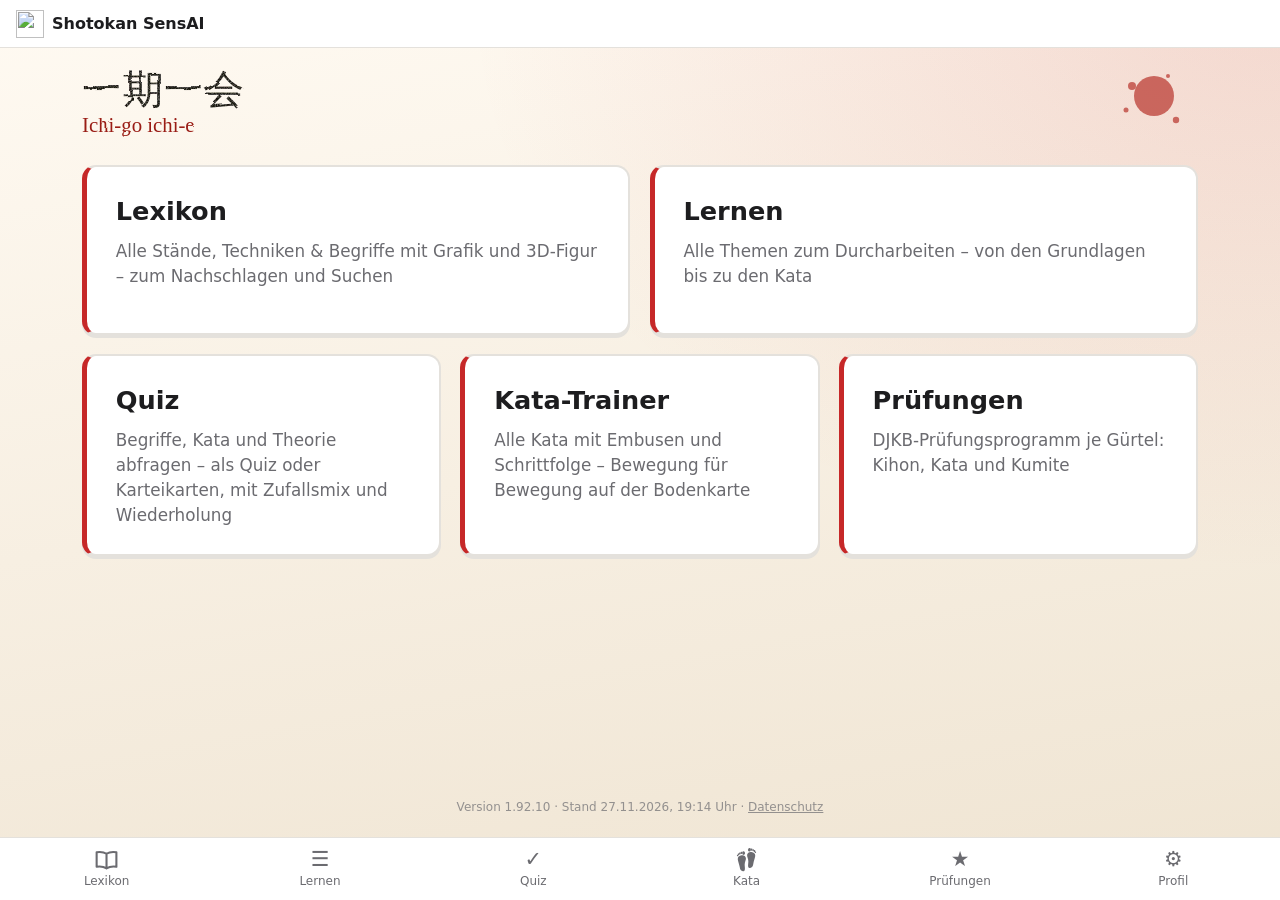
==== index.html @ dd447991 "Heian Yondan 6, 9: Uraken im Ziel ganz gestreckt, Faust gedreht wie in Heian Nidan 7; Mae-enpi 7, 10" ====
<!DOCTYPE html>
<html lang="de">

<head>
  <meta charset="utf-8">
  <meta name="viewport" content="width=device-width, initial-scale=1">
  <meta name="description"
    content="Shotokan-Karate lernen: Grundschule, Kihon, Kumite, DJKB-Prüfungsprogramm und Kata-Wissen mit Quiz.">
  <meta http-equiv="Content-Security-Policy"
    content="default-src 'self'; img-src 'self' data: blob:; style-src 'self'; script-src 'self'; object-src 'none'; base-uri 'self'">
  <!-- Vorladen (erzeugt von tools/version.js) -->
  <link rel="preload" href="js/core.js?v=1.92.10" as="script">
  <link rel="preload" href="js/graphics.js?v=1.92.10" as="script">
  <link rel="preload" href="js/graphics-tech.js?v=1.92.10" as="script">
  <link rel="preload" href="js/graphics-ashi.js?v=1.92.10" as="script">
  <link rel="preload" href="js/graphics-waffen.js?v=1.92.10" as="script">
  <link rel="preload" href="js/figur3d.js?v=1.92.10" as="script">
  <link rel="preload" href="js/figur-posen.js?v=1.92.10" as="script">
  <link rel="preload" href="js/figur-app.js?v=1.92.10" as="script">
  <link rel="preload" href="js/figur-editor.js?v=1.92.10" as="script">
  <link rel="preload" href="data/grades.js?v=1.92.10" as="script">
  <link rel="preload" href="data/glossary.js?v=1.92.10" as="script">
  <link rel="preload" href="data/units-general.js?v=1.92.10" as="script">
  <link rel="preload" href="data/questions-general.js?v=1.92.10" as="script">
  <link rel="preload" href="data/kata-intro.js?v=1.92.10" as="script">
  <link rel="preload" href="data/kata-heian.js?v=1.92.10" as="script">
  <link rel="preload" href="data/kata-tekki.js?v=1.92.10" as="script">
  <link rel="preload" href="data/kata-sentei.js?v=1.92.10" as="script">
  <link rel="preload" href="data/kata-hangetsu.js?v=1.92.10" as="script">
  <link rel="preload" href="data/legacy-ids.js?v=1.92.10" as="script">
  <link rel="preload" href="js/kata-gen.js?v=1.92.10" as="script">
  <link rel="preload" href="js/kata-ansage.js?v=1.92.10" as="script">
  <link rel="preload" href="js/kata-figur.js?v=1.92.10" as="script">
  <link rel="preload" href="js/srs.js?v=1.92.10" as="script">
  <link rel="preload" href="js/quiz.js?v=1.92.10" as="script">
  <link rel="preload" href="js/app.js?v=1.92.10" as="script">
  <!-- /Vorladen -->
  <title>Shotokan SensAI</title>
  <link rel="icon" href="assets/icon.svg?v=1.92.10" type="image/svg+xml">
  <link rel="stylesheet" href="css/style.css?v=1.92.10">
</head>

<body>
  <header class="topbar">
    <a href="#/" class="brand" aria-label="Startseite">
      <img src="assets/icon.svg?v=1.92.10" alt="" width="28" height="28">
      <span>Shotokan SensAI</span>
    </a>
  </header>

  <!-- Startseite schon im HTML, damit sie sofort erscheint (bevor die Skripte geladen sind).
       Muss zu viewStart() in js/app.js passen – smoke.html prüft das. -->
  <main id="app" tabindex="-1">
    <section class="hero"><div class="hero-deko" aria-hidden="true"><svg class="hero-filter" width="0" height="0">
      <filter id="hero-tusche"><feTurbulence type="fractalNoise" baseFrequency=".045" numOctaves="3" seed="7" result="t"/><feDisplacementMap in="SourceGraphic" in2="t" scale="5" result="d"/><feTurbulence type="fractalNoise" baseFrequency=".9" numOctaves="2" seed="3" result="g"/><feColorMatrix in="g" type="matrix" values="0 0 0 0 0  0 0 0 0 0  0 0 0 0 0  0 0 0 -0.9 1.35" result="m"/><feComposite in="d" in2="m" operator="in"/></filter>
      <filter id="hero-pinsel"><feTurbulence type="fractalNoise" baseFrequency=".05" numOctaves="2" seed="2"/><feDisplacementMap in="SourceGraphic" scale="2.5"/></filter>
    </svg>
    <svg class="hero-spritzer" viewBox="0 0 120 80"><circle cx="86" cy="30" r="20"/><circle cx="64" cy="20" r="4"/><circle cx="58" cy="44" r="2.5"/><circle cx="108" cy="54" r="3.2"/><circle cx="100" cy="10" r="2"/></svg></div><h1><span class="hero-kanji" lang="ja">一期一会</span><span class="hero-romaji">Ichi-go ichi-e</span></h1></section>
    <div class="tiles">
      <a class="tile" href="#/lexikon"><h3>Lexikon</h3><p><span class="kurz">Alle Stände, Techniken &amp; Begriffe zum Nachschlagen</span><span class="lang">Alle Stände, Techniken &amp; Begriffe mit Grafik und 3D-Figur – zum Nachschlagen und Suchen</span></p></a>
      <a class="tile" href="#/wissen"><h3>Lernen</h3><p><span class="kurz">Alle Inhalte zum Durcharbeiten</span><span class="lang">Alle Themen zum Durcharbeiten – von den Grundlagen bis zu den Kata</span></p></a>
      <a class="tile" href="#/quiz"><h3>Quiz</h3><p><span class="kurz">Begriffe, Kata und Theorie abfragen</span><span class="lang">Begriffe, Kata und Theorie abfragen – als Quiz oder Karteikarten, mit Zufallsmix und Wiederholung</span></p></a>
      <a class="tile" href="#/ansage"><h3>Kata-Trainer</h3><p><span class="kurz">Alle Kata – Embusen und Schrittfolgen</span><span class="lang">Alle Kata mit Embusen und Schrittfolge – Bewegung für Bewegung auf der Bodenkarte</span></p></a>
      <a class="tile" href="#/exam"><h3>Prüfungen</h3><p><span class="kurz">DJKB-Prüfungsprogramm: Kihon, Kata, Kumite</span><span class="lang">DJKB-Prüfungsprogramm je Gürtel: Kihon, Kata und Kumite</span></p></a>
    </div>
    <p class="version">Version 1.92.10 · Stand 27.11.2026, 19:14 Uhr · <a href="#/datenschutz">Datenschutz</a></p>
  </main>

  <nav class="bottombar" aria-label="Hauptnavigation">
    <a href="#/lexikon" data-nav="lexikon"><span class="ico"><svg class="ico-svg ico-linie" viewBox="0 0 24 24" aria-hidden="true"><path d="M12 6.5C9.5 4.8 6 4.5 2.5 5v14c3.5-.5 7 0 9.5 1.6 2.5-1.6 6-2.1 9.5-1.6V5c-3.5-.5-7-.2-9.5 1.5ZM12 6.5v14"/></svg></span>Lexikon</a>
    <a href="#/wissen" data-nav="wissen"><span class="ico">&#9776;</span>Lernen</a>
    <a href="#/quiz" data-nav="quiz"><span class="ico">&#10003;</span>Quiz</a>
    <a href="#/ansage" data-nav="ansage"><span class="ico"><svg class="ico-svg" viewBox="-32 -42 64 76" aria-hidden="true"><defs><g id="ico-fuss"><path d="M0,26 C-7,26 -9.5,20 -9.5,12 C-9.5,4 -12,-5 -12,-12 C-12,-19.5 -6,-23 1,-23 C8,-23 13,-19.5 13,-12.5 C13,-6 7.5,-1 6.5,7 C5.5,15 7,26 0,26Z"/><ellipse cx="8.2" cy="-28.5" rx="4.4" ry="5.4"/><ellipse cx="1.8" cy="-30" rx="2.8" ry="3.4"/><ellipse cx="-3.2" cy="-29" rx="2.6" ry="3.2"/><ellipse cx="-7.6" cy="-27" rx="2.4" ry="2.9"/><ellipse cx="-11" cy="-23.8" rx="2.1" ry="2.5"/></g></defs><use href="#ico-fuss" transform="translate(-13 6) rotate(-8)"/><use href="#ico-fuss" transform="translate(13 -4) rotate(8) scale(-1 1)"/></svg></span>Kata</a>
    <a href="#/exam" data-nav="exam"><span class="ico">&#9733;</span>Prüfungen</a>
    <a href="#/stats" data-nav="stats"><span class="ico">&#9881;</span>Profil</a>
  </nav>

  <script src="js/core.js?v=1.92.10"></script>
  <script src="js/graphics.js?v=1.92.10"></script>
  <script src="js/graphics-tech.js?v=1.92.10"></script>
  <script src="js/graphics-ashi.js?v=1.92.10"></script>
  <script src="js/graphics-waffen.js?v=1.92.10"></script>
  <script src="js/figur3d.js?v=1.92.10"></script>
  <script src="js/figur-posen.js?v=1.92.10"></script>
  <script src="js/figur-app.js?v=1.92.10"></script>
  <script src="js/figur-editor.js?v=1.92.10"></script>
  <script src="data/grades.js?v=1.92.10"></script>
  <script src="data/glossary.js?v=1.92.10"></script>
  <script src="data/units-general.js?v=1.92.10"></script>
  <script src="data/questions-general.js?v=1.92.10"></script>
  <script src="data/kata-intro.js?v=1.92.10"></script>
  <script src="data/kata-heian.js?v=1.92.10"></script>
  <script src="data/kata-tekki.js?v=1.92.10"></script>
  <script src="data/kata-sentei.js?v=1.92.10"></script>
  <script src="data/kata-hangetsu.js?v=1.92.10"></script>
  <script src="data/legacy-ids.js?v=1.92.10"></script>
  <script src="js/kata-gen.js?v=1.92.10"></script>
  <script src="js/kata-ansage.js?v=1.92.10"></script>
  <script src="js/kata-figur.js?v=1.92.10"></script>
  <script src="js/srs.js?v=1.92.10"></script>
  <script src="js/quiz.js?v=1.92.10"></script>
  <script src="js/app.js?v=1.92.10"></script>
</body>

</html>
---- css/style.css ----
:root {
  --red: #c62828;
  --red-dark: #8e0000;
  /* Blick und Wendung auf der Bodenkarte: helles Rot */
  --hint: rgba(198, 40, 40, 0.4);
  --hint-fill: rgba(198, 40, 40, 0.22);
  --ink: #1d1d1f;
  --muted: #6b6b70;
  --bg: #f6f4f1;
  --card: #ffffff;
  --line: #e4e1dc;
  --ok: #2e7d32;
  --ok-bg: #e8f5e9;
  --bad: #c62828;
  --bad-bg: #fdecea;
  --radius: 14px;
  --shadow: 0 2px 10px rgba(0, 0, 0, 0.06);
  /* Bedienkonzept (CLAUDE.md): Auswahl = graue Leiste, Gewähltes dunkel; Rot nur für den nächsten Schritt und kleine Hinweise */
  --track: #ece8e2;
  --sel: var(--ink);
  --sel-ink: #fff;
  --sel-bg: #f1efec;
  /* Streifen links an Karten der Bereiche (Begriffe, Kata, Theorie): alle rot, nie als Fläche, Schrift bleibt schwarz */
  --c-begriffe: var(--red);
  --c-kata: var(--red);
  --c-theorie: var(--red);
  --papier: radial-gradient(ellipse at 100% 0%, rgba(198, 40, 40, 0.14), transparent 45%), linear-gradient(170deg, #fffaf2, #efe4d2);
  font-size: 16px;
}

* {
  box-sizing: border-box;
}

[hidden] {
  display: none !important;
}

html {
  background: var(--bg);
}

body {
  margin: 0;
  font-family: system-ui, -apple-system, "Segoe UI", Roboto, "Helvetica Neue", Arial, sans-serif;
  color: var(--ink);
  line-height: 1.5;
  padding-bottom: 76px;
  display: flex;
  flex-direction: column;
  min-height: 100dvh;
}

/* Washi-Hintergrund für die ganze Seite; fest stehend, auch auf iOS */
body::before {
  content: "";
  position: fixed;
  inset: 0;
  z-index: -1;
  background: var(--papier);
}

a {
  color: var(--red);
}

h1 {
  font-size: 1.6rem;
  margin: 0.6em 0 0.4em;
}

h2 {
  font-size: 1.25rem;
}

h3 {
  margin: 0;
  font-size: 1.05rem;
}

h4 {
  margin: 1em 0 0.3em;
}

.muted {
  color: var(--muted);
}

.small {
  font-size: 0.85rem;
}

.version {
  position: absolute;
  left: 0;
  right: 0;
  bottom: 0.5rem;
  margin: 0;
  text-align: center;
  font-size: 0.75rem;
  color: var(--muted);
  opacity: 0.7;
}

.version a {
  color: inherit;
}

.src {
  color: var(--muted);
  font-size: 0.8rem;
  font-style: italic;
}

.visually-hidden {
  position: absolute;
  width: 1px;
  height: 1px;
  overflow: hidden;
  clip: rect(0 0 0 0);
}

/* ---------- Kopf- und Fußleiste ---------- */
.topbar {
  position: sticky;
  top: 0;
  z-index: 10;
  display: flex;
  align-items: center;
  justify-content: space-between;
  padding: 0.6rem 1rem;
  background: var(--card);
  border-bottom: 1px solid var(--line);
}

.brand {
  display: flex;
  align-items: center;
  gap: 0.5rem;
  font-weight: 700;
  color: var(--ink);
  text-decoration: none;
}

.bottombar {
  position: fixed;
  bottom: 0;
  left: 0;
  right: 0;
  z-index: 10;
  display: flex;
  justify-content: space-around;
  background: var(--card);
  border-top: 1px solid var(--line);
  padding: 0.3rem 0 calc(0.3rem + env(safe-area-inset-bottom));
}

.bottombar a {
  display: flex;
  flex-direction: column;
  align-items: center;
  font-size: 0.75rem;
  color: var(--muted);
  text-decoration: none;
  flex: 1 1 0;
  min-width: 0;
  padding: 0.3rem 0.2rem;
  border-radius: 10px;
}

.bottombar a .ico {
  font-size: 1.3rem;
  line-height: 1.2;
}

/* Fußspuren für „Üben“ – gleiche Fußform wie auf der Bodenkarte */
.bottombar a .ico-svg {
  display: block;
  width: 1.3em;
  height: 1.2em;
  margin: 0 auto;
  fill: currentColor;
}

/* Offenes Buch für „Begriffe“ – nur Umriss */
.bottombar a .ico-linie {
  fill: none;
  stroke: currentColor;
  stroke-width: 2;
  stroke-linejoin: round;
}

.bottombar a.active {
  color: var(--red);
  font-weight: 700;
}

main {
  flex: 1 0 auto;
  width: 100%;
  max-width: 760px;
  margin: 0 auto;
  padding: 0.5rem 1rem 2rem;
  outline: none;
}
/* Seiten mit Versionszeile: sie sitzt immer am unteren Rand. */
main:has(> .version) {
  position: relative;
  padding-bottom: 2.5rem;
}

/* ---------- Buttons ---------- */
.btn {
  display: inline-flex;
  align-items: center;
  justify-content: center;
  gap: 0.4rem;
  min-height: 46px;
  padding: 0.6rem 1.2rem;
  border: 2px solid var(--line);
  border-radius: 12px;
  background: var(--card);
  color: var(--ink);
  font: inherit;
  font-weight: 700;
  text-decoration: none;
  cursor: pointer;
  box-shadow: 0 3px 0 var(--line);
}

.btn:active {
  transform: translateY(2px);
  box-shadow: 0 1px 0 var(--line);
}

.btn.primary {
  background: var(--red);
  border-color: var(--red-dark);
  color: #fff;
  box-shadow: 0 3px 0 var(--red-dark);
}

.btn.danger {
  color: var(--bad);
}

.btn:disabled {
  opacity: 0.45;
  cursor: not-allowed;
}

.actions {
  display: flex;
  flex-wrap: wrap;
  gap: 0.6rem;
  margin: 1.2rem 0;
}

.icon-btn {
  border: 0;
  background: none;
  font-size: 1.4rem;
  color: var(--muted);
  cursor: pointer;
  padding: 0.2rem 0.5rem;
}

/* ---------- Startseite ---------- */
/* Schriften nur mit den Zeichen des Leitspruchs (SIL OFL, siehe assets/fonts) */
@font-face {
  font-family: "SK Kanji";
  src: url("../assets/fonts/yuji-syuku.woff2") format("woff2");
  font-display: swap;
}

@font-face {
  font-family: "SK Pinsel";
  src: url("../assets/fonts/kaushan-script.woff2") format("woff2");
  font-display: swap;
}

.hero {
  position: relative;
  overflow: hidden;
  padding: 0.25rem 0;
  margin: 0.25rem 0;
}

.hero-filter {
  position: absolute;
}

.hero h1 {
  position: relative;
  margin: 0.1em 0 0;
  font-weight: 400;
  line-height: 1.15;
}

.hero-kanji {
  display: block;
  font-family: "SK Kanji", "Hiragino Mincho ProN", "Yu Mincho", serif;
  font-size: 2.5rem;
  letter-spacing: 0.02em;
  color: #141210;
  filter: url(#hero-tusche);
}

.hero-romaji {
  display: block;
  font-family: "SK Pinsel", cursive;
  font-size: 1.3rem;
  color: #9a1f17;
  filter: url(#hero-pinsel);
}

.hero-spritzer {
  position: absolute;
  right: 10px;
  top: 6px;
  width: 120px;
  fill: #b3261e;
  opacity: 0.65;
}

.unit-section h2 {
  margin-top: 1.6rem;
}

.unit {
  background: var(--card);
  border: 1px solid var(--line);
  border-radius: var(--radius);
  margin: 0.7rem 0;
  box-shadow: var(--shadow);
  overflow: hidden;
}

.unit.kata {
  border-left: 5px solid var(--c-kata);
}

.unit.general {
  border-left: 5px solid var(--c-theorie);
}

.unit-head {
  display: flex;
  width: 100%;
  justify-content: space-between;
  align-items: center;
  gap: 1rem;
  padding: 0.9rem 1rem;
  border: 0;
  background: none;
  font: inherit;
  text-align: left;
  cursor: pointer;
  color: inherit;
}

.unit-head p {
  margin: 0.2rem 0 0;
}

.ring {
  flex: none;
  min-width: 3.2rem;
  padding: 0.3rem 0.5rem;
  border-radius: 999px;
  background: var(--bg);
  font-weight: 700;
  font-size: 0.85rem;
  text-align: center;
}

.progress {
  flex: 1;
  height: 14px;
  background: var(--line);
  border-radius: 999px;
  overflow: hidden;
}

.progress.thin {
  height: 5px;
  border-radius: 0;
}

.progress-bar {
  height: 100%;
  width: 0;
  background: var(--red);
  transition: width 0.3s;
}

.path {
  list-style: none;
  margin: 0;
  padding: 0.6rem 1rem 1rem;
  display: grid;
  gap: 0.45rem;
}

.node {
  display: grid;
  grid-template-columns: 2.2rem 1fr auto;
  align-items: center;
  gap: 0.7rem;
  padding: 0.5rem 0.7rem;
  border-radius: 12px;
  border: 2px solid var(--line);
  text-decoration: none;
  color: var(--ink);
  background: #fff;
}

.node .dot {
  width: 2.2rem;
  height: 2.2rem;
  border-radius: 50%;
  display: grid;
  place-items: center;
  font-weight: 700;
  background: var(--bg);
  border: 2px solid var(--line);
}

.node.open .dot {
  color: var(--ink);
}

.node.done .dot {
  background: var(--ok);
  color: #fff;
  border-color: #1b5e20;
}

.node-meta {
  font-size: 0.8rem;
  color: var(--muted);
}

/* ---------- Lektion ---------- */
.crumbs {
  font-size: 0.85rem;
  color: var(--muted);
  margin-top: 0.8rem;
}

.learn {
  background: var(--card);
  border: 1px solid var(--line);
  border-radius: var(--radius);
  padding: 0.6rem 1.2rem;
  box-shadow: var(--shadow);
}

.learn li {
  margin: 0.3rem 0;
}

.card {
  background: var(--card);
  border: 1px solid var(--line);
  border-radius: var(--radius);
  padding: 1rem 1.2rem;
  margin: 1rem 0;
  box-shadow: var(--shadow);
}

table.moves {
  width: 100%;
  border-collapse: collapse;
  margin: 0.8rem 0;
  font-size: 0.92rem;
}

table.moves th,
table.moves td {
  text-align: left;
  padding: 0.4rem 0.5rem;
  border-bottom: 1px solid var(--line);
  vertical-align: top;
}

table.moves th {
  background: var(--bg);
}

table.moves tr.kiai td {
  background: #fff3e0;
}

/* Bewegungskarten: Stand mit Fußbild oben, darunter Links | Rechts | Bein, Anmerkungen klein */
.mcards {
  display: grid;
  grid-template-columns: repeat(auto-fill, minmax(320px, 1fr));
  gap: 0.6rem;
  margin: 0.8rem 0;
}

.mcard {
  border: 1px solid var(--line);
  border-radius: 12px;
  overflow: hidden;
  background: var(--card);
  min-width: 0;
}

.mcard.kiai {
  border-color: #e65100;
}

.mcard-top {
  display: flex;
  align-items: center;
  gap: 0.5rem;
  padding: 0.4rem 0.7rem;
  background: var(--bg);
}

.mcard.kiai .mcard-top {
  background: #fff3e0;
}

.mcard-n {
  font-weight: 700;
  min-width: 1.4em;
  font-variant-numeric: tabular-nums;
}

.mcard-st {
  flex: 1;
  min-width: 0;
  font-size: 0.9rem;
}

.mp-row {
  display: grid;
  grid-template-columns: repeat(3, minmax(0, 1fr));
}

.mp-cell {
  padding: 0.45rem 0.6rem;
  min-width: 0;
  font-size: 0.88rem;
  overflow-wrap: anywhere;
}

.mp-cell + .mp-cell {
  border-left: 1px solid var(--line);
}

.mp-cell.mp-both {
  grid-column: span 2;
  text-align: center;
}

.mp-cell.mp-wide {
  grid-column: 1 / -1;
}

.mp-lbl {
  display: block;
  font-size: 0.66rem;
  letter-spacing: 0.08em;
  text-transform: uppercase;
  color: var(--muted);
}

.mp-part + .mp-part {
  margin-top: 0.3rem;
}

.mp-none {
  color: var(--muted);
}

.mp-open {
  font-size: 0.72rem;
  color: var(--muted);
}

.mcard-note {
  border-top: 1px solid var(--line);
  padding: 0.3rem 0.7rem;
  font-size: 0.78rem;
  color: var(--muted);
}

.lvl {
  display: inline-block;
  font-size: 0.72rem;
  font-weight: 700;
  border-radius: 5px;
  padding: 0 0.4rem;
  white-space: nowrap;
}

.lvl-J {
  color: #c62828;
  background: #fdecea;
}

.lvl-C {
  color: #8a5a00;
  background: #fff4d6;
}

.lvl-G {
  color: #1f5fa8;
  background: #e5eefa;
}

@media (max-width: 400px) {
  .mcards {
    grid-template-columns: 1fr;
  }

  .mp-cell {
    padding: 0.45rem 0.45rem;
    font-size: 0.82rem;
  }
}

.badge {
  display: inline-block;
  font-size: 0.7rem;
  font-weight: 700;
  color: #fff;
  background: #e65100;
  border-radius: 6px;
  padding: 0 0.35rem;
}

.stance-grid,
.gfx-grid {
  display: grid;
  grid-template-columns: repeat(auto-fill, minmax(170px, 1fr));
  gap: 1.2rem;
  margin: 0.8rem 0;
}

figure.stance,
figure.gfx {
  margin: 0;
  text-align: center;
  font-size: 0.85rem;
}

/* Grafik als Karte im Lerntext: Name oben; ohne Bereichsstreifen – sie gehört zum Text */
figure.gfx {
  background: var(--card);
  border: 1px solid var(--line);
  border-radius: 12px;
  padding: 0.7rem;
  box-shadow: var(--shadow);
  text-align: left;
}

figure.gfx figcaption {
  margin-bottom: 0.4rem;
  font-size: 0.88rem;
}

figure.gfx figcaption b {
  font-size: 1.1rem;
}

figure.gfx svg {
  display: block;
  margin: 0 auto;
}

figure.gfx svg > rect:first-of-type {
  stroke: none;
}

figure.stance svg,
figure.gfx svg {
  width: 100%;
  max-width: 240px;
  height: auto;
}

.mini-stance {
  width: 46px;
  height: 49px;
  flex: none;
  background: #fafafa;
  border: 1px solid var(--line);
  border-radius: 6px;
}

/* ---------- Orientierung bei Kata-Fragen ---------- */
.kata-ctx {
  margin: 0.4rem 0 0.8rem;
  padding: 0.6rem 0.7rem;
  border: 1px solid var(--line);
  border-radius: 10px;
  font-size: 0.88rem;
}

.kbar-wrap {
  display: flex;
  align-items: center;
  gap: 0.4rem;
}

.kbar {
  flex: 1;
  display: flex;
  gap: 1px;
  height: 10px;
}

.kbar-seg {
  flex: 1;
  background: var(--line);
  border-radius: 2px;
}

.kbar-seg.kiai {
  background: #ffb74d;
}

.kbar-seg.on {
  background: var(--red);
  transform: scaleY(1.6);
}

.kbar-num,
.kbar-cap {
  color: var(--muted);
  font-size: 0.75rem;
}

.kbar-cap {
  margin: 0.25rem 0 0.4rem;
}

.kctx-line {
  display: flex;
  align-items: center;
  gap: 0.5rem;
  margin-top: 0.3rem;
}

.kctx-line .mini-stance {
  width: 34px;
  height: 36px;
}

.hint-btn {
  margin-top: 0.4rem;
  padding: 0.25rem 0.7rem;
  font: inherit;
  font-size: 0.8rem;
  color: var(--red);
  background: none;
  border: 1px dashed var(--red);
  border-radius: 999px;
  cursor: pointer;
}

/* ---------- Kacheln, Suche, Lexikon ---------- */
.tiles {
  display: grid;
  grid-template-columns: repeat(auto-fill, minmax(210px, 1fr));
  gap: 0.7rem;
  margin: 1rem 0;
}

/* Startseite ohne WebGL 2 */
.hint-3d {
  margin: 0 0 1rem;
  padding: 0.6rem 0.8rem;
  border-left: 4px solid var(--red);
  border-radius: 8px;
  background: var(--bad-bg);
  font-size: 0.85rem;
}

.tile {
  display: block;
  padding: 0.9rem 1rem;
  border-radius: var(--radius);
  border: 2px solid var(--line);
  background: var(--card);
  color: var(--ink);
  text-decoration: none;
  box-shadow: 0 3px 0 var(--line);
}

.tile h3 {
  margin-bottom: 0.2rem;
}

.tile p {
  margin: 0;
  color: var(--muted);
  font-size: 0.88rem;
}

/* Startseite: Eingänge zu den Bereichen mit rotem Streifen wie die Bereichskarten im Quiz */
.hero ~ .tiles .tile {
  border-left: 5px solid var(--c-kata);
}

.tile.primary {
  border-color: var(--red);
  box-shadow: 0 3px 0 var(--red-dark);
}

.tile.primary h3 {
  color: var(--red);
}

.pager {
  display: flex;
  justify-content: space-between;
  gap: 0.6rem;
  margin: 1.5rem 0;
}

.pager .btn {
  max-width: 48%;
  font-weight: 600;
  font-size: 0.9rem;
}

.search {
  width: 100%;
  padding: 0.7rem 0.9rem;
  font: inherit;
  border: 2px solid var(--line);
  border-radius: 12px;
  background: var(--card);
  color: var(--ink);
  margin: 0.4rem 0 0.8rem;
}

/* Lexikon: Kategorien als Leisten zum Aufklappen, immer nur eine offen */
.lex-cats {
  display: flex;
  flex-direction: column;
  gap: 0.6rem;
  margin: 0.8rem 0;
}

.lex-cat {
  scroll-margin-top: 4rem;
}

.lex-cat > summary {
  display: flex;
  align-items: center;
  gap: 0.8rem;
  min-height: 64px;
  padding: 0.7rem 1rem;
  background: var(--card);
  border: 1px solid var(--line);
  border-left: 5px solid var(--c-begriffe);
  border-radius: 12px;
  box-shadow: var(--shadow);
  cursor: pointer;
  list-style: none;
}

.lex-cat > summary::-webkit-details-marker {
  display: none;
}

.lex-cat-t {
  display: flex;
  flex-direction: column;
  line-height: 1.2;
}

.lex-cat-de {
  font-size: 1.15rem;
  font-weight: 700;
  color: var(--ink);
}

.lex-cat-jp {
  margin-top: 0.15rem;
  font-size: 0.85rem;
  font-weight: 500;
  letter-spacing: 0.04em;
  color: var(--muted);
}

.lex-cat-n {
  margin-left: auto;
  padding: 0.1rem 0.55rem;
  border-radius: 999px;
  background: var(--bg);
  color: var(--muted);
  font-size: 0.75rem;
  font-weight: 600;
}

.lex-cat > summary::after {
  content: "›";
  display: grid;
  place-items: center;
  flex: none;
  width: 2rem;
  height: 2rem;
  border-radius: 50%;
  background: var(--bg);
  color: var(--muted);
  font-size: 1.3rem;
  line-height: 1;
  transition: transform 0.15s;
}

.lex-cat[open] > summary {
  background: var(--sel);
  border-color: var(--sel);
}

.lex-cat[open] > summary::after {
  transform: rotate(90deg);
}

.lex-cat[open] .lex-cat-de,
.lex-cat[open] .lex-cat-jp,
.lex-cat[open] > summary::after {
  color: var(--sel-ink);
}

.lex-cat[open] .lex-cat-n,
.lex-cat[open] > summary::after {
  background: rgba(127, 127, 127, 0.25);
  color: var(--sel-ink);
}

.lex-card.lex-hit {
  outline: 3px solid var(--red);
  outline-offset: 2px;
}

/* Unsichtbare Messkarte: Breite der 3D-Bühne im Lexikon fürs Vorrechnen (js/app.js) */
.lex-probe {
  height: 0;
  overflow: hidden;
  visibility: hidden;
}

.lex-grid {
  display: grid;
  grid-template-columns: repeat(auto-fill, minmax(200px, 1fr));
  gap: 1.2rem;
  margin: 0.8rem 0;
}

.lex-card {
  background: var(--card);
  border: 1px solid var(--line);
  border-left: 5px solid var(--c-begriffe);
  border-radius: 12px;
  padding: 0.7rem;
  box-shadow: var(--shadow);
}

.lex-card h4 {
  margin: 0 0 0.15rem;
  font-size: 1.1rem;
}

.lex-card p {
  margin: 0 0 0.4rem;
  font-size: 0.88rem;
}

/* Aussprache: Knopf oben rechts auf der Karte, nur mit japanischer Stimme (Klasse am html-Element, js/kata-ansage.js) */
.lex-sag {
  display: none;
  float: right;
  width: 2.2rem;
  height: 2.2rem;
  margin: -0.25rem -0.25rem 0.2rem 0.5rem;
  padding: 0.4rem;
  border: 2px solid var(--line);
  border-radius: 50%;
  background: var(--card);
  color: var(--red);
  cursor: pointer;
}
.ja-stimme .lex-sag {
  display: block;
}
.lex-sag svg {
  display: block;
  width: 100%;
  height: 100%;
  fill: currentColor;
}
.lex-sag .lex-sag-w {
  fill: none;
  stroke: currentColor;
  stroke-width: 1.8;
  stroke-linecap: round;
}
.lex-sag:active {
  background: var(--red);
  color: #fff;
}
/* „Kommt vor in …“: alle Stellen des Begriffs in den Kata, jede Zahl führt in den Kata-Trainer */
.lex-vor {
  margin-top: 0.4rem;
  font-size: 0.82rem;
}
.lex-vor summary {
  cursor: pointer;
  color: var(--muted);
  font-size: 0.78rem;
}
.lex-vor ul {
  list-style: none;
  margin: 0.4rem 0 0.3rem;
  padding: 0;
}
.lex-vor li {
  display: flex;
  gap: 0.5rem;
  padding: 0.25rem 0;
  border-top: 1px solid var(--line);
}
.lex-vor-k {
  flex: 0 0 6.5rem;
  font-weight: 700;
}
.lex-vor-n {
  display: flex;
  flex-wrap: wrap;
  gap: 0.3rem;
}
.lex-vor-n a {
  min-width: 2rem;
  padding: 0.15rem 0.45rem;
  border: 1px solid var(--line);
  border-radius: 999px;
  color: var(--ink);
  text-align: center;
  text-decoration: none;
  font-variant-numeric: tabular-nums;
}
.lex-vor-n a:hover {
  border-color: var(--red);
  color: var(--red);
}
.lex-card .lex-vor p {
  margin: 0;
  font-size: 0.75rem;
}
/* Begriffe-Trainer: Kachel mit Wahl zwischen Quiz und Karteikarten */
.tile-wahl .actions {
  margin: 0.6rem 0 0;
}
.tile-wahl .btn {
  flex: 1 1 8rem;
  text-align: center;
}
/* Karteikarten: eine Karte mit zwei Seiten, die übereinander liegen (Höhe = höhere Seite); „Umdrehen“ dreht sie um */
.kk-kopf {
  display: flex;
  align-items: center;
  justify-content: space-between;
  gap: 0.6rem;
  margin-bottom: 0.6rem;
}
.kk-karte {
  display: grid;
  min-height: 15rem;
  cursor: pointer;
  /* waagerecht wischen dreht die Karte, senkrecht scrollt die Seite */
  touch-action: pan-y;
}
.kk-seite {
  grid-area: 1 / 1;
  display: flex;
  flex-direction: column;
  justify-content: center;
  min-width: 0;
}
.kk-seite.kk-weg {
  visibility: hidden;
}
.kk-frage {
  margin: 0 0 0.7rem;
}
p.kk-frage {
  text-align: center;
  font-size: 0.9rem;
}
.kk-bild {
  width: 100%;
  max-width: 26rem;
  margin: 0 auto;
}
.kk-bild.lex-img svg {
  max-height: 260px;
}
.kk-hinweis {
  margin: 0.7rem 0 0;
  text-align: center;
  font-size: 0.92rem;
}
.kk-wort {
  font-size: 1.9rem;
  font-weight: 800;
  line-height: 1.2;
  text-align: center;
  overflow-wrap: anywhere;
}
.kk-sag {
  display: flex;
  justify-content: center;
  margin-top: 0.9rem;
}
.kk-sag .lex-sag {
  float: none;
  width: 2.8rem;
  height: 2.8rem;
  margin: 0;
}
.kk-loesung.lex-card {
  padding: 0;
  border: 0;
  border-radius: 0;
  box-shadow: none;
  background: none;
}
.kk-bild + .kk-loesung.lex-card {
  margin-top: 0.8rem;
}
.kk-loesung.lex-card h4 {
  font-size: 1.5rem;
}
.kk-loesung.lex-card > p {
  font-size: 1rem;
}
.kk-footer {
  grid-template-columns: 1fr 1fr;
}
.kk-footer:not(:has(.kk-ja)) .btn {
  grid-column: 1 / -1;
}
/* nach dem Umdrehen: Nicht gewusst | Gewusst | ↺ in einer Reihe, damit alles ohne Scrollen auf den Bildschirm passt */
.kk-footer:has(.kk-ja) {
  grid-template-columns: 1fr 1fr auto;
  gap: 0.5rem;
}
.kk-footer .btn {
  padding-left: 0.4rem;
  padding-right: 0.4rem;
}
.kk-footer .gfx-btn {
  align-self: stretch;
  padding: 0.3rem 0.9rem;
  font-size: 1.15rem;
}
.kk-karte.kk-wertbar {
  touch-action: none;
}
.kk-karte[data-wertung="ja"] {
  box-shadow: 0 0 0 3px var(--ok);
}
.kk-karte[data-wertung="nein"] {
  box-shadow: 0 0 0 3px var(--bad);
}
.kk-wisch {
  grid-column: 1 / -1;
  margin: -0.2rem 0 0;
  text-align: center;
  font-size: 0.8rem;
}
.kk-platz {
  visibility: hidden;
}
/* Wischen nur auf Touch-Geräten erklären */
@media (hover: hover) and (pointer: fine) {
  .kk-wisch {
    display: none;
  }
}
.kk-nein {
  border-color: var(--bad);
  color: var(--bad);
}

/* Grafik in der Karte ohne eigenen Rahmen – die Karte ist der Rahmen */
.lex-img svg > rect:first-of-type {
  stroke: none;
}

.lex-img svg {
  width: 100%;
  height: auto;
  max-height: 180px;
}

.quiz-img {
  display: block;
  width: 100%;
  max-width: 260px;
  margin: 0.4rem auto 0.8rem;
}

.quiz-img.small-img {
  max-width: 140px;
  margin: 0.3rem 0;
}

/* Grafik-Knöpfe: Seitenansicht / Animation */
.gfx-tools {
  display: flex;
  justify-content: center;
  flex-wrap: wrap;
  gap: 0.4rem;
  margin: 0.35rem 0 0.2rem;
}

.gfx-btn {
  min-height: 34px;
  padding: 0.3rem 0.8rem;
  border: 2px solid var(--line);
  border-radius: 999px;
  background: var(--card);
  color: var(--ink);
  font: inherit;
  font-size: 0.82rem;
  font-weight: 700;
  cursor: pointer;
}

.gfx-btn[aria-pressed="true"] {
  border-color: var(--sel);
  background: var(--sel);
  color: var(--sel-ink);
}

.gfx-btn.quiz-anim {
  display: block;
  margin: -0.4rem auto 0.8rem;
}

details.unit>summary {
  list-style: none;
}

details.unit>summary::-webkit-details-marker {
  display: none;
}

.path li {
  display: grid;
  grid-template-columns: 1fr auto;
  gap: 0.4rem;
  align-items: center;
}

.node-learn {
  font-size: 0.8rem;
  color: var(--muted);
  padding: 0.4rem;
}

.belt {
  display: inline-block;
  width: 2.2rem;
  height: 0.7rem;
  border-radius: 3px;
  border: 1px solid #0003;
  vertical-align: middle;
}

.belt.big {
  width: 3rem;
  height: 1rem;
}

.belt-white {
  background: #fff;
}

.belt-yellow {
  background: #fdd835;
}

.belt-orange {
  background: #fb8c00;
}

.belt-green {
  background: #43a047;
}

.belt-blue {
  background: #1e5bc6;
}

.belt-violet {
  background: #7b1fa2;
}

.belt-brown {
  background: #6d4c41;
}

.belt-black {
  background: #111;
}

/* ---------- Quiz ---------- */
.quiz-head {
  display: flex;
  align-items: center;
  gap: 0.8rem;
  margin: 1rem 0;
}

.quiz-count {
  font-size: 0.85rem;
  color: var(--muted);
  min-width: 3rem;
  text-align: right;
}

.quiz-title {
  font-size: 0.8rem;
  color: var(--muted);
  text-transform: uppercase;
  letter-spacing: 0.04em;
}

.quiz-card {
  background: var(--card);
  border: 1px solid var(--line);
  border-radius: var(--radius);
  padding: 1rem 1.2rem;
  box-shadow: var(--shadow);
}

.quiz-q {
  font-size: 1.2rem;
  margin: 0.4rem 0 0.6rem;
}

.type-hint {
  color: var(--muted);
  font-size: 0.85rem;
  margin: 0 0 0.6rem;
}

.options {
  display: grid;
  gap: 0.55rem;
}

.option {
  display: flex;
  align-items: center;
  gap: 0.7rem;
  width: 100%;
  padding: 0.75rem 0.9rem;
  border: 2px solid var(--line);
  border-radius: 12px;
  background: #fff;
  font: inherit;
  text-align: left;
  cursor: pointer;
  color: var(--ink);
  box-shadow: 0 2px 0 var(--line);
}

.option .key {
  flex: none;
  width: 1.6rem;
  height: 1.6rem;
  border-radius: 6px;
  border: 1px solid var(--line);
  display: grid;
  place-items: center;
  font-size: 0.8rem;
  color: var(--muted);
}

.option.selected {
  border-color: var(--sel);
  background: var(--sel-bg);
  box-shadow: inset 0 0 0 1px var(--sel);
}

.option.right {
  border-color: var(--ok);
  background: var(--ok-bg);
}

.option.wrong {
  border-color: var(--bad);
  background: var(--bad-bg);
}

.option:disabled {
  cursor: default;
}

.order-answer {
  min-height: 3.2rem;
  margin: 0 0 0.8rem;
  padding: 0.5rem 0.5rem 0.5rem 2rem;
  border: 2px dashed var(--line);
  border-radius: 12px;
  display: grid;
  gap: 0.4rem;
}

.order-pool {
  display: flex;
  flex-wrap: wrap;
  gap: 0.5rem;
}

.chip {
  padding: 0.55rem 0.8rem;
  border: 2px solid var(--line);
  border-radius: 10px;
  background: #fff;
  font: inherit;
  cursor: pointer;
  text-align: left;
  box-shadow: 0 2px 0 var(--line);
  color: var(--ink);
}

.chip.placed {
  border-color: var(--sel);
  background: var(--sel-bg);
  width: 100%;
}

.quiz-footer {
  margin: 1rem 0;
  display: grid;
  gap: 0.7rem;
}

.quiz-footer .btn {
  width: 100%;
}

.feedback {
  border-radius: 12px;
  padding: 0.8rem 1rem;
}

.feedback p {
  margin: 0.35rem 0 0;
}

.feedback.ok {
  background: var(--ok-bg);
  border: 2px solid var(--ok);
}

.feedback.ok strong {
  color: var(--ok);
}

.feedback.bad {
  background: var(--bad-bg);
  border: 2px solid var(--bad);
}

.feedback.bad strong {
  color: var(--bad);
}

/* ---------- Ergebnis ---------- */
.result {
  text-align: center;
  background: var(--card);
  border-radius: var(--radius);
  border: 1px solid var(--line);
  padding: 1.5rem 1rem;
  margin-top: 1rem;
  box-shadow: var(--shadow);
}

.result .score {
  font-size: 3rem;
  font-weight: 800;
}

.result.pass .score {
  color: var(--ok);
}

.result.fail .score {
  color: var(--bad);
}

.result .actions {
  justify-content: center;
}

.review-list li {
  margin-bottom: 0.8rem;
}

.review-list .q {
  font-weight: 600;
  margin-bottom: 0.2rem;
}

.boxes {
  display: grid;
  grid-template-columns: repeat(5, 1fr);
  gap: 0.4rem;
  margin: 1rem 0;
}

.box {
  background: var(--card);
  border: 1px solid var(--line);
  border-radius: 10px;
  padding: 0.5rem;
  text-align: center;
}

.box b {
  display: block;
  font-size: 1.3rem;
}

.box span {
  font-size: 0.75rem;
  color: var(--muted);
}

/* ---------- Prüfung ---------- */
.grade-list {
  display: grid;
  gap: 0.5rem;
}

.grade {
  display: grid;
  grid-template-columns: 3rem 1fr;
  align-items: center;
  gap: 0.7rem;
  padding: 0.75rem 1rem;
  background: var(--card);
  border: 1px solid var(--line);
  border-left: 5px solid var(--c-kata);
  border-radius: 12px;
  color: var(--ink);
  text-decoration: none;
  box-shadow: var(--shadow);
}

.grade-name {
  font-weight: 700;
}

.grade-sub {
  display: block;
}

/* Etikett „Figur“ in der Kata-Übersicht: Kata läuft auch als animierte Figur */
.fig-tag {
  display: inline-flex;
  align-items: center;
  gap: 0.25rem;
  margin-left: 0.45rem;
  padding: 0 0.45rem;
  border: 1px solid var(--line);
  border-radius: 999px;
  font-size: 0.72rem;
  font-weight: 600;
  line-height: 1.5;
  color: var(--muted);
  vertical-align: 2px;
  white-space: nowrap;
}

.fig-tag svg {
  width: 13px;
  height: 13px;
}

.program p {
  margin: 0.4rem 0;
}

.program h4 {
  margin: 1.1em 0 0.4em;
}

.tabs {
  position: sticky;
  top: 3.3rem;
  z-index: 5;
  display: grid;
  grid-auto-flow: column;
  grid-auto-columns: 1fr;
  gap: 2px;
  padding: 3px;
  margin-top: 0.8rem;
  background: var(--track);
  border: 1px solid var(--line);
  border-radius: 12px;
  box-shadow: var(--shadow);
}

.tab {
  padding: 0.55rem 0.4rem;
  border: 0;
  border-radius: 9px;
  background: transparent;
  color: var(--ink);
  font: inherit;
  font-weight: 600;
  cursor: pointer;
}

.tab[aria-selected="true"] {
  background: var(--sel);
  color: var(--sel-ink);
}

/* Quiz: Karte mit Wiederholen und Gemischt – die Überschrift sagt, wofür sie gelten (alle Bereiche oder einer) */
.quiz-scope {
  margin: 0.8rem 0 0.6rem;
  padding: 0.8rem 1rem;
}

.quiz-scope h2 {
  display: flex;
  justify-content: space-between;
  align-items: baseline;
  gap: 0.5rem;
  margin: 0;
  font-size: 1.05rem;
}

.quiz-scope h2 span {
  color: var(--muted);
  font-size: 0.8rem;
  font-weight: 500;
}

.quiz-scope .actions {
  margin: 0.6rem 0 0;
}

.quiz-scope .btn {
  flex: 1 1 auto;
  padding-inline: 0.6rem;
}

/* Zahl im Knopf (fällig, neu) */
.pill {
  margin-left: 0.2rem;
  padding: 0 0.45rem;
  border-radius: 999px;
  background: var(--bg);
  color: var(--ink);
  font-size: 0.78rem;
  white-space: nowrap;
}

.pill.due {
  background: var(--red);
  color: #fff;
}

.quiz-label {
  margin: 1.2rem 0 0.3rem;
  color: var(--muted);
  font-size: 0.75rem;
  font-weight: 700;
  letter-spacing: 0.06em;
  text-transform: uppercase;
}

/* Bereich (Begriffe, Kata, Theorie) als große Karte */
.area {
  display: grid;
  grid-template-columns: 1fr auto;
  gap: 0.15rem 0.8rem;
  align-items: center;
  margin: 0 0 0.7rem;
  padding: 0.9rem 1rem;
  border: 2px solid var(--line);
  border-radius: var(--radius);
  background: var(--card);
  color: var(--ink);
  text-decoration: none;
  box-shadow: 0 3px 0 var(--line);
}

.area h3 {
  font-size: 1.15rem;
}

.area p {
  grid-column: 1;
  margin: 0;
  color: var(--muted);
  font-size: 0.85rem;
}

.area .area-meta {
  font-size: 0.75rem;
}

.area-due {
  margin-left: 0.4rem;
  padding: 0 0.45rem;
  border-radius: 999px;
  background: var(--red);
  color: #fff;
  font-size: 0.72rem;
  vertical-align: 2px;
}

.area-bar {
  grid-column: 1;
  height: 6px;
  margin-top: 0.35rem;
  border-radius: 999px;
  background: var(--line);
  overflow: hidden;
}

.area-bar i {
  display: block;
  height: 100%;
  width: 0;
  background: var(--red);
}

/* Bereichsfarbe als Streifen */
.area-begriffe {
  border-left: 6px solid var(--c-begriffe);
}

.area-kata {
  border-left: 6px solid var(--c-kata);
}

.area-theorie {
  border-left: 6px solid var(--c-theorie);
}

.area-go {
  grid-row: 1 / span 4;
  grid-column: 2;
  color: var(--muted);
  font-size: 1.6rem;
  font-weight: 700;
}

/* Begriffe: Karteikarten-Knopf neben der Kategorie */
.btn.node-karten {
  min-height: 38px;
  padding: 0.3rem 0.7rem;
  font-size: 0.85rem;
  border-radius: 10px;
  box-shadow: 0 2px 0 var(--line);
}

.unit.drill {
  border-left: 5px solid var(--c-begriffe);
}

.unit.drill .path {
  padding-top: 1rem;
}

.prog {
  margin: 0.5rem 0;
  padding-left: 1.6rem;
}

.prog > li,
.prog-plain > li {
  padding: 0.45rem 0;
  border-bottom: 1px solid var(--line);
}

.prog > li:last-child,
.prog-plain > li:last-child {
  border-bottom: 0;
}

.prog > li::marker {
  font-weight: 700;
  color: var(--red);
}

.prog-main {
  font-weight: 600;
}

.prog-sub {
  color: var(--muted);
}

.prog-sub::before {
  content: "↳ ";
}

.prog-plain {
  list-style: none;
  margin: 0.4rem 0;
  padding: 0;
}

.prog-var {
  margin: 0.3rem 0 0;
  padding-left: 1.1rem;
  color: var(--muted);
}

.prog-reps {
  font-weight: 700;
}

.prog-focus {
  margin-top: 0.8rem;
  padding: 0.5rem 0.7rem;
  border: 1px solid var(--line);
  border-radius: 10px;
}

.prog-focus summary {
  font-weight: 600;
  cursor: pointer;
}

.prog-focus ul {
  margin: 0.4rem 0 0;
  padding-left: 1.2rem;
}

.prog-links {
  margin-top: 1rem;
}

/* ---------- Fortschritt ---------- */
.stat-grid {
  display: grid;
  grid-template-columns: repeat(auto-fill, minmax(140px, 1fr));
  gap: 0.6rem;
}

.stat-card {
  background: var(--card);
  border: 1px solid var(--line);
  border-radius: 12px;
  padding: 0.8rem;
  text-align: center;
}

.stat-card b {
  display: block;
  font-size: 1.4rem;
}

.stat-card span {
  color: var(--muted);
  font-size: 0.8rem;
}

.unit-progress {
  list-style: none;
  padding: 0;
  display: grid;
  gap: 0.6rem;
}

.unit-progress .progress {
  height: 8px;
  border-radius: 999px;
  margin-top: 0.2rem;
}

.switch {
  display: flex;
  gap: 0.5rem;
  align-items: center;
  margin: 0.6rem 0;
}

/* ---------- Kata-Ansage ---------- */
.ans-wrap {
  display: grid;
  gap: 0.8rem;
}

main:fullscreen {
  max-width: none;
  background: var(--bg);
  padding: 1rem;
  overflow: auto;
}

/* Im Vollbild nutzt der Kata-Trainer die ganze Breite */
main:fullscreen .ans-wrap {
  max-width: none;
}

.ans-stage.ans-in-next {
  animation: ans-in-next 0.25s ease-out;
}

.ans-stage.ans-in-prev {
  animation: ans-in-prev 0.25s ease-out;
}

@keyframes ans-in-next {
  from { transform: translateX(40px); opacity: 0.3; }
}

@keyframes ans-in-prev {
  from { transform: translateX(-40px); opacity: 0.3; }
}

@media (prefers-reduced-motion: reduce) {
  .ans-stage.ans-in-next,
  .ans-stage.ans-in-prev {
    animation: none;
  }
}

.ans-stage {
  background: var(--card);
  border: 2px solid var(--line);
  border-radius: var(--radius);
  padding: 0.75rem;
  display: grid;
  gap: 0.4rem;
  box-shadow: var(--shadow);
}

.ans-stage.kiai {
  border-color: #e65100;
}

.ans-head {
  display: flex;
  align-items: center;
  gap: 0.7rem;
}

.ans-kan {
  font-size: clamp(2.2rem, 10vw, 3rem);
  line-height: 1;
  font-weight: 700;
  color: var(--red);
  font-family: "Hiragino Mincho ProN", "Yu Mincho", "Noto Serif JP", serif;
}

.ans-head-txt {
  display: grid;
  min-width: 0;
}

.ans-ro {
  font-size: 1.3rem;
  line-height: 1.25;
  font-weight: 700;
}

.ans-pos {
  color: var(--muted);
  font-size: 0.85rem;
  line-height: 1.3;
  font-variant-numeric: tabular-nums;
}

.ans-map {
  position: relative;
  min-height: 240px;
}

.ans-map-svg {
  height: 100%;
}

/* Kiai, langsam, fließend: auf der Karte, damit sie den Kasten nicht verschieben */
.ans-chips {
  position: absolute;
  top: 2.9rem;
  right: 0.4rem;
  pointer-events: none;
  display: flex;
  flex-direction: column;
  gap: 0.3rem;
  align-items: flex-end;
}

.ans-chip {
  font-size: 0.8rem;
  font-weight: 700;
  border-radius: 999px;
  padding: 0.1rem 0.6rem;
}

.ans-chip.kiai {
  background: #e65100;
  color: #fff;
}

.ans-chip.slow {
  background: #fff3e0;
  color: #8a4b00;
}

.ans-chip.cont {
  background: var(--ok-bg);
  color: var(--ok);
}

/* Figur statt Karte (js/kata-figur.js): Leinwand füllt den Kasten, kleine Karte und Blickwinkel-Knopf liegen darauf */
.ans-fig {
  position: absolute;
  inset: 0;
  border-radius: 10px;
  background: var(--bg);
  overflow: hidden;
}

.ans-fig-cv {
  display: block;
  width: 100%;
  height: 100%;
  touch-action: pan-y;
  cursor: grab;
}

.ans-fig-map {
  position: absolute;
  left: 0.4rem;
  bottom: 0.4rem;
  width: 84px;
  height: 84px;
  border: 1px solid var(--line);
  border-radius: 8px;
  background: rgba(255, 253, 249, 0.88);
  pointer-events: none;
}

.ans-fig-cam,
.ans-fs,
.ans-fig-zoom button,
.ans-view button {
  font: inherit;
  font-size: 0.8rem;
  font-weight: 600;
  min-height: 2rem;
  padding: 0.15rem 0.7rem;
  border: 1px solid var(--line);
  background: var(--card);
  color: var(--ink);
  cursor: pointer;
}

.ans-fig-cam {
  border-radius: 999px;
}

/* Oben links auf der Figur: Blickwinkel und Zoom */
.ans-fig-bar {
  position: absolute;
  left: 0.4rem;
  top: 0.4rem;
  display: flex;
  gap: 0.4rem;
}

.ans-fig-zoom {
  display: flex;
}

.ans-fig-zoom button {
  min-width: 2rem;
  padding: 0.15rem 0.5rem;
  font-size: 1rem;
  line-height: 1;
}

.ans-fig-zoom button:first-child {
  border-radius: 999px 0 0 999px;
  border-right: 0;
}

.ans-fig-zoom button:last-child {
  border-radius: 0 999px 999px 0;
}

.ans-fig-zoom button:disabled {
  color: var(--muted);
  cursor: default;
}

/* Karte und Figur nebeneinander (Karte links, schmaler), im Hochformat übereinander */
.ans-both .ans-map-svg {
  position: absolute;
  inset: 0 calc(60% + 4px) 0 0;
  height: auto;
}

.ans-both .ans-fig {
  left: 40%;
}

.ans-both.ans-tall .ans-map-svg {
  inset: 0 0 calc(55% + 4px) 0;
}

.ans-both.ans-tall .ans-fig {
  left: 0;
  top: 45%;
}

/* die kleine Karte auf der Figur braucht es neben der großen nicht */
.ans-both .ans-fig-map {
  display: none;
}

/* Unten rechts auf dem Bild: Vollbild und Umschalter Karte | Figur */
.ans-tools {
  position: absolute;
  right: 0.4rem;
  bottom: 0.4rem;
  display: flex;
  gap: 0.4rem;
}

.ans-view {
  display: flex;
}

.ans-fs {
  border-radius: 999px;
  min-width: 2rem;
  padding: 0.15rem 0.5rem;
  font-size: 1rem;
  line-height: 1;
}

.ans-fs[aria-pressed="true"] {
  background: var(--sel);
  border-color: var(--sel);
  color: var(--sel-ink);
}

.ans-view button:not(:last-child) {
  border-right: 0;
}

.ans-view button:first-child {
  border-radius: 999px 0 0 999px;
}

.ans-view button:last-child {
  border-radius: 0 999px 999px 0;
}

.ans-view button[aria-pressed="true"] {
  background: var(--sel);
  border-color: var(--sel);
  color: var(--sel-ink);
}

.ans-map svg {
  display: block;
  width: 100%;
  height: 100%;
  border-radius: 10px;
  background: var(--bg);
}

.emb-grid {
  stroke: var(--line);
  stroke-width: 1;
  fill: none;
}

.emb-line {
  stroke: var(--muted);
  stroke-width: 2;
  opacity: 0.6;
  fill: none;
}

.emb-txt {
  font: 800 22px system-ui, sans-serif;
  fill: var(--ink);
}

.emb-body {
  stroke: var(--red);
  stroke-width: 5;
  stroke-linecap: round;
  stroke-linejoin: round;
  fill: none;
}

/* Blick und Wendung als Zusatz zur Stellung: dasselbe helle Rot, unterschieden durch die Form (Fächer, Bogen) */
.emb-gaze {
  fill: var(--hint-fill);
  stroke: var(--hint);
  stroke-width: 2;
  stroke-linejoin: round;
}

.emb-eye {
  fill: var(--red);
}

.emb-turn,
.emb-turn-head {
  stroke: var(--hint);
  stroke-width: 4;
  stroke-linecap: round;
  fill: none;
}

.emb-turn {
  stroke-dasharray: 9 7;
}

.emb-via,
.emb-via-head {
  stroke: #e65100;
  stroke-width: 3.5;
  stroke-linecap: round;
  fill: none;
}

.emb-via {
  stroke-dasharray: 8 6;
}

.ans-tech {
  font-size: 0.9rem;
  line-height: 1.3;
}

.ans-hint {
  font-size: 1.05rem;
  font-weight: 700;
  line-height: 1.3;
}

.ans-controls {
  position: sticky;
  bottom: 0;
  z-index: 5;
  padding: 0.3rem 0;
  display: grid;
  grid-template-columns: 1fr 2.4fr 1fr;
  gap: 0.6rem;
}

.ans-play {
  font-size: 1.15rem;
}

.ans-fold {
  display: grid;
  gap: 0.6rem;
  padding: 0.5rem 0.7rem;
  border: 1px solid var(--line);
  border-radius: 10px;
}

.ans-fold summary {
  font-weight: 600;
  cursor: pointer;
}

.ans-katanav {
  display: grid;
  grid-auto-columns: 1fr;
  grid-auto-flow: column;
}

.ans-katanav .btn {
  min-width: 0;
  padding-left: 0.4rem;
  padding-right: 0.4rem;
  text-align: center;
  white-space: nowrap;
}

/* Oben rechts auf dem Bild: Tempo-Knopf mit Liste der Stufen */
.ans-tempo {
  position: absolute;
  top: 0.4rem;
  right: 0.4rem;
  z-index: 3;
  display: flex;
  flex-direction: column;
  align-items: flex-end;
  gap: 0.3rem;
}

.ans-tempo-btn {
  font: inherit;
  font-size: 0.8rem;
  font-weight: 700;
  min-height: 2rem;
  padding: 0.15rem 0.8rem;
  border: 1px solid var(--line);
  border-radius: 999px;
  background: var(--card);
  color: var(--ink);
  cursor: pointer;
  font-variant-numeric: tabular-nums;
  white-space: nowrap;
}

.ans-tempo.offen .ans-tempo-btn {
  background: var(--sel);
  border-color: var(--sel);
  color: var(--sel-ink);
}

.ans-tempo-list {
  display: flex;
  flex-direction: column;
  gap: 0.1rem;
  min-width: 11.5rem;
  padding: 0.3rem;
  border: 1px solid var(--line);
  border-radius: 0.8rem;
  background: var(--card);
  box-shadow: 0 4px 14px rgb(0 0 0 / 20%);
}

.ans-tempo-list[hidden] {
  display: none;
}

.ans-tempo-list button {
  font: inherit;
  font-size: 0.85rem;
  display: flex;
  justify-content: space-between;
  gap: 1rem;
  padding: 0.4rem 0.6rem;
  border: 0;
  border-radius: 0.55rem;
  background: none;
  color: var(--ink);
  cursor: pointer;
  text-align: left;
  font-variant-numeric: tabular-nums;
}

.ans-tempo-list button:hover {
  background: var(--line);
}

.ans-tempo-list button[aria-pressed="true"] {
  background: var(--sel);
  color: var(--sel-ink);
  font-weight: 700;
}

.ans-tempo-s {
  color: var(--muted);
}

.ans-tempo-list button[aria-pressed="true"] .ans-tempo-s {
  color: var(--sel-ink);
}

.ans-tempo-out {
  margin: 0.2rem 0.6rem 0.1rem;
  font-size: 0.75rem;
  color: var(--muted);
  font-variant-numeric: tabular-nums;
}

.ans-track {
  display: flex;
  flex-wrap: wrap;
  gap: 0.3rem;
}

.ans-dot {
  width: 2.1rem;
  height: 2.1rem;
  border-radius: 8px;
  border: 1px solid var(--line);
  background: var(--card);
  color: var(--muted);
  font: inherit;
  font-size: 0.8rem;
  font-variant-numeric: tabular-nums;
  cursor: pointer;
  padding: 0;
}

.ans-dot.kiai {
  border: 2px solid #e65100;
  color: #e65100;
  font-weight: 700;
}

.ans-dot.slow {
  background: #fff3e0;
}

.ans-dot.link {
  border-right: 4px solid var(--ok);
}

.ans-dot.done {
  background: var(--line);
  color: var(--ink);
}

.ans-dot.cur {
  background: var(--red);
  border-color: var(--red-dark);
  color: #fff;
}

.ans-legend {
  display: flex;
  flex-wrap: wrap;
  gap: 0.9rem;
}

.ans-legend span::before {
  content: "";
  display: inline-block;
  width: 0.7rem;
  height: 0.7rem;
  border-radius: 3px;
  margin-right: 0.3rem;
  vertical-align: -1px;
  border: 1px solid var(--line);
}

.ans-legend .lg-kiai::before {
  border: 2px solid #e65100;
}

.ans-legend .lg-slow::before {
  background: #fff3e0;
}

.ans-legend .lg-link::before {
  border-right: 4px solid var(--ok);
}

.ans-legend .lg-heavy::before {
  background: #b71c1c;
  border-color: #b71c1c;
}

.ans-legend .lg-light::before {
  background: #ef9a9a;
  border-color: #ef9a9a;
}

.ans-legend .lg-ghost::before {
  background: #90a4ae;
  border-color: #90a4ae;
  opacity: 0.4;
}

.ans-legend .lg-lift::before {
  border: 2px dashed #e53935;
}

.ans-legend .lg-body::before {
  height: 0;
  border: 0;
  border-top: 4px solid var(--red);
  vertical-align: 3px;
}

.ans-legend .lg-look::before {
  width: 1.1rem;
  border: 0;
  border-radius: 0;
  background: var(--hint);
  clip-path: polygon(0 50%, 100% 0, 100% 100%);
}

.ans-legend .lg-turn::before {
  width: 1.1rem;
  height: 0.8rem;
  border: 0;
  border-radius: 0;
  vertical-align: -2px;
  background: var(--hint);
  /* gestrichelter Bogen mit Spitze als Maske, Farbe aus --hint */
  -webkit-mask: url("data:image/svg+xml,%3Csvg xmlns='http://www.w3.org/2000/svg' viewBox='0 0 22 16'%3E%3Cpath d='M2 15 A12 12 0 0 1 16 4' fill='none' stroke='%23000' stroke-width='2.6' stroke-linecap='round' stroke-dasharray='4 3'/%3E%3Cpath d='M12 1 L17 4 L13 8' fill='none' stroke='%23000' stroke-width='2.6' stroke-linecap='round' stroke-linejoin='round'/%3E%3C/svg%3E") center / contain no-repeat;
  mask: url("data:image/svg+xml,%3Csvg xmlns='http://www.w3.org/2000/svg' viewBox='0 0 22 16'%3E%3Cpath d='M2 15 A12 12 0 0 1 16 4' fill='none' stroke='%23000' stroke-width='2.6' stroke-linecap='round' stroke-dasharray='4 3'/%3E%3Cpath d='M12 1 L17 4 L13 8' fill='none' stroke='%23000' stroke-width='2.6' stroke-linecap='round' stroke-linejoin='round'/%3E%3C/svg%3E") center / contain no-repeat;
}

.ans-legend .lg-via::before {
  height: 0;
  border: 0;
  border-top: 3px dashed #e65100;
  vertical-align: 3px;
}

@media (min-width: 700px) {
  .options {
    grid-template-columns: 1fr 1fr;
  }
}

/* ---------- Breite Bildschirme (Laptop/Desktop) ----------
   Handy und Tablet bleiben unverändert; erst ab 1100 px wird der Inhalt breiter.
   Fließtext behält eine angenehme Zeilenlänge. */
/* Startkacheln: kurzer Text, ab 1100 px der ausführliche */
.tile .lang {
  display: none;
}

@media (min-width: 1100px) {
  .tile .kurz {
    display: none;
  }

  .tile .lang {
    display: inline;
  }

  main {
    max-width: 1180px;
    padding-left: 2rem;
    padding-right: 2rem;
  }

  /* Startseite: große Kacheln – oben zwei breite, darunter drei */
  .hero ~ .tiles {
    grid-template-columns: repeat(6, minmax(0, 1fr));
    gap: 1.2rem;
    margin-top: 1.5rem;
  }

  .hero ~ .tiles .tile {
    grid-column: span 2;
    min-height: 170px;
    padding: 1.6rem 1.8rem;
  }

  .hero ~ .tiles .tile:nth-child(-n + 2) {
    grid-column: span 3;
  }

  .hero ~ .tiles .tile h3 {
    font-size: 1.6rem;
    margin-bottom: 0.5rem;
  }

  .hero ~ .tiles .tile p {
    font-size: 1.05rem;
    line-height: 1.5;
  }

  .hero ~ .tiles .tile:hover {
    border-color: var(--red);
  }

  /* Lexikon: weniger, dafür größere Karten */
  .lex-grid {
    grid-template-columns: repeat(auto-fill, minmax(320px, 1fr));
    gap: 1.5rem;
  }

  .lex-card {
    padding: 1rem 1.2rem;
  }

  .lex-card h4 {
    font-size: 1.3rem;
  }

  .lex-card p {
    font-size: 1rem;
  }

  .lex-img svg {
    max-height: 280px;
  }

  /* Themenlisten (Lernen, Quiz) zweispaltig */
  .unit-section {
    display: grid;
    grid-template-columns: 1fr 1fr;
    column-gap: 1rem;
    align-items: start;
  }

  .unit-section > :not(.unit) {
    grid-column: 1 / -1;
  }

  /* Im Raster fallen Ränder nicht zusammen: halbieren, damit der Abstand gleich bleibt */
  .unit-section > .unit {
    margin: 0.35rem 0;
  }

  /* Gürtel- und Kata-Listen (Prüfungen, Kata-Trainer) zweispaltig */
  .grade-list {
    grid-template-columns: 1fr 1fr;
  }

  /* Fließtext nicht zu lang werden lassen */
  .learn > p,
  .learn > ul,
  .learn > ol,
  main > p:not(.version) {
    max-width: 75ch;
  }

  /* Kata-Trainer: Bodenkarte nicht höher als der Bildschirm */
  .ans-wrap {
    max-width: 820px;
    margin: 0 auto;
  }

  /* Figur statt Karte: Querformat nutzt die Breite des Bildschirms */
  .ans-wrap.ans-wide {
    max-width: none;
  }
}

@media (prefers-color-scheme: dark) {
  :root {
    --ink: #ececec;
    --muted: #a0a0a6;
    --bg: #151515;
    --papier: radial-gradient(ellipse at 100% 0%, rgba(198, 40, 40, 0.2), transparent 45%), linear-gradient(170deg, #26221f, #1b1816);
    --card: #222;
    --line: #383838;
    --ok-bg: #16301a;
    --bad-bg: #3a1716;
    --hint: rgba(239, 120, 110, 0.8);
    --hint-fill: rgba(239, 120, 110, 0.25);
    --track: #1a1a1a;
    --sel-ink: #1b1b1b;
    --sel-bg: #2e2e2e;
    --c-begriffe: #ef5350;
    --c-kata: #ef5350;
    --c-theorie: #ef5350;
  }

  .hero-kanji {
    color: #f3ede4;
  }

  .hero-romaji {
    color: #e06b5f;
  }

  .option,
  .chip,
  .node,
  .btn {
    background: #262626;
  }

  .option.selected,
  .chip.placed {
    background: var(--sel-bg);
  }

  .option.right {
    background: var(--ok-bg);
  }

  .option.wrong {
    background: var(--bad-bg);
  }

  table.moves tr.kiai td {
    background: #3a2a14;
  }

  .mcard.kiai .mcard-top {
    background: #3a2a14;
  }

  .ans-chip.slow,
  .ans-dot.slow:not(.cur):not(.done),
  .ans-legend .lg-slow::before {
    background: #3a2a14;
    color: #f0c35a;
  }

  .lvl-J {
    color: #ff8a8a;
    background: #43201f;
  }

  .lvl-C {
    color: #f0c35a;
    background: #3b3018;
  }

  .lvl-G {
    color: #8db9f2;
    background: #1b2a40;
  }

  figure.stance rect {
    fill: #2a2a2a;
  }

  .btn.primary {
    background: var(--red);
  }
}

/* Kata-Ansage: Lexikon-Begriffe in Stand und Technik, Fenster mit dem Eintrag */
.ans-lex {
  font: inherit;
  color: inherit;
  background: none;
  border: 0;
  padding: 0;
  cursor: pointer;
  text-decoration: underline solid var(--red);
  text-decoration-thickness: 2px;
  text-decoration-skip-ink: none;
  text-underline-offset: 0.18em;
}

.ans-lex:hover,
.ans-lex:focus-visible {
  color: var(--red);
}

.ans-lex-dlg {
  width: min(26rem, calc(100vw - 32px));
  max-height: calc(100dvh - 32px);
  padding: 0.8rem;
  border: 0;
  border-radius: var(--radius);
  background: var(--bg);
  color: var(--ink);
  box-shadow: 0 8px 30px rgba(0, 0, 0, 0.25);
}

.ans-lex-dlg::backdrop {
  background: rgba(0, 0, 0, 0.45);
}

.ans-lex-dlg .lex-grid {
  grid-template-columns: 1fr;
  margin: 0 0 0.6rem;
}

.ans-lex-dlg .actions {
  margin: 0;
  justify-content: flex-end;
}
/* Kompakt-Übersicht: kleine Karten, druckbar */
.kompakt-tools {
  display: flex;
  flex-wrap: wrap;
  gap: 0.6rem;
  align-items: center;
  margin: 0.6rem 0 1rem;
}

.kompakt-sel {
  min-height: 40px;
  padding: 0.3rem 0.6rem;
  border: 2px solid var(--line);
  border-radius: 10px;
  background: var(--card);
  color: var(--ink);
  font: inherit;
}

.k-sec h2 {
  font-size: 1.1rem;
  margin: 1.2rem 0 0.5rem;
}

.k-grid {
  display: grid;
  grid-template-columns: repeat(auto-fill, minmax(140px, 1fr));
  gap: 0.6rem;
}

.k-card {
  background: var(--card);
  border: 1px solid var(--line);
  border-top: 4px solid var(--red);
  border-radius: 10px;
  padding: 0.45rem;
  break-inside: avoid;
  page-break-inside: avoid;
}

.k-card h4 {
  margin: 0.2rem 0 0.1rem;
  font-size: 0.95rem;
}

.k-card p {
  margin: 0 0 0.3rem;
  font-size: 0.78rem;
  line-height: 1.3;
}

.k-img svg {
  display: block;
  width: 100%;
  height: auto;
  max-height: 130px;
}

.k-img svg > rect:first-of-type {
  stroke: none;
}

@media print {
  .topbar,
  .bottombar,
  .no-print {
    display: none !important;
  }

  body,
  main {
    background: #fff;
    padding: 0;
    margin: 0;
  }

  .k-grid {
    grid-template-columns: repeat(4, 1fr);
  }

  .k-card {
    box-shadow: none;
  }
}

/* 3D-Figuren: ruhendes Kernbild, beim Ziehen drehbar, ▶ Bewegung */
.f3d-stage {
  position: relative;
  width: 100%;
  aspect-ratio: 5 / 4;
  border-radius: 12px;
  overflow: hidden;
  background: radial-gradient(120% 90% at 50% 25%, #fffdfa, #f3efe8);
  touch-action: pan-y;
  cursor: grab;
  user-select: none;
  -webkit-user-select: none;
}

.f3d-img,
.f3d-canvas {
  position: absolute;
  inset: 0;
  width: 100%;
  height: 100%;
  display: block;
}

.f3d-img:not([src]),
.f3d-live .f3d-img {
  visibility: hidden;
}

.f3d-stage:not(.f3d-fallback)::before {
  content: "";
  position: absolute;
  inset: 0;
  background: linear-gradient(100deg, transparent 30%, rgba(255, 255, 255, 0.55) 50%, transparent 70%) -100% 0 / 200% 100%;
  animation: f3d-load 1.4s linear infinite;
}

.f3d-ready .f3d-stage::before {
  display: none;
}

/* Angehaltene Bewegung: Pausenzeichen */
.f3d-paused .f3d-stage::after,
.gfx-anim.gfx-paused::after {
  content: "❚❚";
  position: absolute;
  left: 8px;
  top: 8px;
  padding: 2px 8px;
  border-radius: 999px;
  font-size: 0.72rem;
  font-weight: 800;
  color: #8e1b1b;
  background: rgba(255, 255, 255, 0.85);
  pointer-events: none;
}

.gfx-anim {
  position: relative;
}

@keyframes f3d-load {
  to {
    background-position: 100% 0;
  }
}

@media (prefers-reduced-motion: reduce) {
  .f3d-stage::before {
    animation: none;
  }
}

.f3d-badge {
  position: absolute;
  right: 8px;
  top: 8px;
  padding: 2px 7px;
  border-radius: 999px;
  font-size: 0.68rem;
  font-weight: 800;
  color: #8e1b1b;
  background: rgba(255, 255, 255, 0.82);
  pointer-events: none;
  opacity: 0;
  transition: opacity 0.2s;
}

.f3d-ready .f3d-badge {
  opacity: 1;
}

.f3d-live .f3d-badge {
  opacity: 0;
}

/* Ohne WebGL 2 (oder wenn das Bild nicht gerechnet werden kann): leere Bildfläche */
.f3d-stage.f3d-fallback {
  cursor: default;
}

.f3d-tools {
  display: flex;
  justify-content: center;
  flex-wrap: wrap;
  gap: 0.4rem;
  margin: 0.35rem 0 0.2rem;
}

.f3d-tools:empty {
  display: none;
}

.quiz-f3d {
  max-width: 320px;
  margin: 0.4rem auto 0.8rem;
}

.quiz-f3d.small-img {
  max-width: 160px;
  margin: 0.3rem 0;
}

.k-img .f3d-stage {
  border-radius: 8px;
}

/* Großansicht: Antippen einer 3D-Figur öffnet sie groß – drehen, zoomen, verschieben */
.f3d-ready:not(.f3d-big) .f3d-stage {
  cursor: zoom-in;
}

.f3d-dlg {
  width: min(calc(100vw - 16px), 64rem);
  height: calc(100dvh - 16px);
  max-width: none;
  max-height: none;
  flex-direction: column;
  padding: 0.6rem 0.8rem 0.5rem;
  border: 0;
  border-radius: var(--radius);
  background: var(--bg);
  color: var(--ink);
  box-shadow: 0 8px 30px rgba(0, 0, 0, 0.25);
  overflow: hidden;
}

.f3d-dlg[open] {
  display: flex;
}

.f3d-dlg-body,
.f3d-dlg-body .f3d-big {
  flex: 1;
  min-height: 0;
  display: flex;
  flex-direction: column;
}

.f3d-big .f3d-stage {
  flex: 1;
  min-height: 0;
  aspect-ratio: auto;
}

.f3d-dlg::backdrop {
  background: rgba(0, 0, 0, 0.6);
}

.f3d-dlg-head {
  display: flex;
  align-items: center;
  gap: 0.6rem;
  margin-bottom: 0.45rem;
}

.f3d-dlg-title {
  flex: 1;
  min-width: 0;
  overflow-wrap: anywhere;
}

.f3d-dlg-x {
  flex: none;
  width: 40px;
  height: 40px;
  border: 2px solid var(--line);
  border-radius: 50%;
  background: var(--card);
  color: var(--ink);
  font: inherit;
  font-size: 1.05rem;
  font-weight: 800;
  cursor: pointer;
}

.f3d-big .f3d-stage {
  touch-action: none;
  cursor: grab;
}

.f3d-big .f3d-stage:active {
  cursor: grabbing;
}

.f3d-dlg .f3d-tools {
  gap: 0.3rem;
}

.f3d-dlg .gfx-btn {
  padding: 0.3rem 0.55rem;
  white-space: nowrap;
}

.f3d-dlg-hint {
  margin: 0.2rem 0 0;
  text-align: center;
}

@media print {
  .f3d-badge,
  .f3d-tools {
    display: none !important;
  }
}

/* Bewegungen als Tabelle auf breiten Bildschirmen: eine Zeile je Bewegung, Spaltenköpfe oben;
   auf dem Handy bleiben die Karten (Spaltenköpfe ausgeblendet, Beschriftung in jeder Zelle). */
.mcards-head { display: none; }
@media (min-width: 900px) {
  .mcards {
    grid-template-columns: minmax(270px, 1.5fr) repeat(3, minmax(0, 1fr)) minmax(0, 1.2fr);
    gap: 0;
    border: 1px solid var(--line);
    border-radius: 12px;
    overflow: hidden;
    background: var(--card);
  }
  .mcards-head {
    display: grid;
    grid-column: 1 / -1;
    grid-template-columns: subgrid;
    background: var(--bg);
    font-size: 0.66rem;
    letter-spacing: 0.08em;
    text-transform: uppercase;
    color: var(--muted);
    border-bottom: 1px solid var(--line);
  }
  .mcards-head span { padding: 0.45rem 0.6rem; }
  .mcard {
    grid-column: 1 / -1;
    display: grid;
    grid-template-columns: subgrid;
    border: 0;
    border-radius: 0;
    border-bottom: 1px solid var(--line);
    background: transparent;
    align-items: center;
  }
  .mcard:last-child { border-bottom: 0; }
  .mcard:hover { background: var(--bg); }
  .mcard.kiai { background: #fff3e0; box-shadow: inset 4px 0 0 #e65100; }
  .mcard.kiai:hover { background: #fff3e0; }
  .mcard-top { grid-column: 1; background: transparent; align-self: stretch; }
  .mcard.kiai .mcard-top { background: transparent; }
  .mp-row { grid-column: 2 / 5; display: grid; grid-template-columns: subgrid; align-self: stretch; }
  .mp-cell { display: flex; flex-direction: column; justify-content: center; }
  .mp-cell + .mp-cell { border-left: 0; }
  .mp-lbl-plain { display: none; }
  .mcard-note { grid-column: 5; border-top: 0; padding: 0.3rem 0.7rem; }
}
@media (prefers-color-scheme: dark) and (min-width: 900px) {
  .mcard.kiai,
  .mcard.kiai:hover {
    background: #3a2a14;
  }
  .mcard.kiai .mcard-top {
    background: transparent;
  }
}

/* Bewegungs-Editor (in den Einstellungen einschaltbar). Links das Bild mit Ansichts-Werkzeugen und darunter die
   Zeitleiste (jedes Bild eine Marke an seinem Zeitpunkt), rechts die Reiter Bild · Körper · Ausgabe und unten fest
   „Kopieren“. Im Hochformat (Handy) steht alles untereinander, die Bildhöhe lässt sich am Griff ziehen. */
.pe-dlg {
  padding: 0.5rem 0.5rem 0.4rem;
}

.pe-dlg .f3d-dlg-head {
  margin-bottom: 0.3rem;
}

.pe-main {
  flex: 1;
  min-height: 0;
  display: flex;
  gap: 0.5rem;
}

.pe-left {
  flex: 1;
  min-width: 0;
  min-height: 0;
  display: flex;
  flex-direction: column;
  gap: 0.2rem;
}

.pe-stage {
  position: relative;
  flex: 1;
  min-height: 0;
  border-radius: 10px;
  overflow: hidden;
  touch-action: none;
  background: var(--card);
}

.pe-cv {
  display: block;
  width: 100%;
  height: 100%;
}

/* Werkzeuge im Bild */
.pe-tools {
  position: absolute;
  top: 0.4rem;
  left: 0.4rem;
  right: 2.6rem;
  display: flex;
  flex-wrap: wrap;
  gap: 0.25rem;
}

.pe-tb {
  min-height: 28px;
  padding: 0.15rem 0.5rem;
  border: 1px solid var(--line);
  border-radius: 7px;
  background: rgba(255, 255, 255, 0.86);
  color: var(--ink);
  font: inherit;
  font-size: 0.74rem;
  font-weight: 600;
  cursor: pointer;
}

.pe-tb[aria-pressed="true"],
.pe-tb[aria-expanded="true"] {
  border-color: var(--red);
  color: var(--red);
}

.pe-helpbtn {
  position: absolute;
  top: 0.4rem;
  right: 0.4rem;
  width: 28px;
  padding: 0;
}

.pe-helptext {
  position: absolute;
  top: 2.6rem;
  right: 0.4rem;
  max-width: min(22rem, calc(100% - 0.8rem));
  margin: 0;
  padding: 0.5rem 0.6rem;
  border-radius: 8px;
  background: rgba(255, 255, 255, 0.95);
  box-shadow: 0 2px 10px rgba(0, 0, 0, 0.15);
  font-size: 0.76rem;
  line-height: 1.4;
}

.pe-cam {
  position: absolute;
  left: 0.4rem;
  bottom: 0.3rem;
  font-size: 0.7rem;
  color: var(--muted);
  pointer-events: none;
}

.pe-grip {
  display: none;
}

/* Zeitleiste: ▶ ‹ [Marken] › ★ */
.pe-tl {
  display: flex;
  align-items: center;
  gap: 0.3rem;
  padding: 0.15rem 0;
}

.pe-rb {
  flex: none;
  width: 34px;
  height: 34px;
  border: 2px solid var(--line);
  border-radius: 50%;
  background: var(--card);
  color: var(--ink);
  font: inherit;
  font-weight: 800;
  cursor: pointer;
}

.pe-rb:disabled {
  opacity: 0.4;
}

.pe-star {
  color: var(--red);
}

.pe-trackwrap {
  flex: 1;
  min-width: 0;
  display: flex;
  overflow-x: auto;
  overflow-y: hidden;
  scrollbar-width: thin;
}

.pe-trackpad {
  flex: none;
  width: 92px;
}

.pe-track {
  position: relative;
  flex: 1 0 auto;
  min-width: 0;
  height: 58px;
  margin: 0 0 0 12px;
  touch-action: none;
}

.pe-track::before {
  content: "";
  position: absolute;
  left: 0;
  right: 0;
  top: 21px;
  height: 3px;
  border-radius: 2px;
  background: var(--line);
}

.pe-seg {
  position: absolute;
  pointer-events: none;
  top: 20px;
  height: 5px;
  border-radius: 3px;
  background: var(--red);
  opacity: 0.55;
}

.pe-mk {
  position: absolute;
  top: 12px;
  width: 22px;
  height: 22px;
  margin-left: -11px;
  padding: 0;
  border: 2px solid var(--muted);
  border-radius: 50%;
  background: var(--card);
  color: var(--ink);
  font: inherit;
  font-size: 0.62rem;
  font-weight: 800;
  cursor: grab;
  touch-action: none;
}

.pe-mk.hold {
  border-style: dashed;
}

.pe-mk.ed {
  box-shadow: 0 0 0 2px rgba(198, 40, 40, 0.35);
}

/* eingefügtes Bild (+ in der Zeitleiste) */
.pe-mk.neu {
  border-style: double;
  border-width: 4px;
}

.pe-ins {
  font-size: 1.1rem;
  line-height: 1;
}

.pe-mk.sel {
  border-color: var(--red);
  background: var(--red);
  color: #fff;
  z-index: 1;
}

.pe-mk.kern::after {
  content: "★";
  position: absolute;
  top: -15px;
  left: 50%;
  transform: translateX(-50%);
  color: var(--red);
  font-size: 0.75rem;
}

.pe-tick {
  position: absolute;
  pointer-events: none;
  top: 35px;
  left: 0;
  font-size: 0.62rem;
  color: var(--muted);
  white-space: nowrap;
}

/* Touch: Punkte mit Mindestabstand (die Zeitleiste wird dann seitlich wischbar), größere Punkte zum Treffen */
.pe-coarse .pe-track {
  touch-action: pan-x;
}

.pe-coarse .pe-mk {
  touch-action: pan-x;
  -webkit-touch-callout: none;
  user-select: none;
  width: 24px;
  height: 24px;
  margin-left: -12px;
  top: 11px;
}

.pe-coarse .pe-mk span {
  display: inline;
  font-size: 0.6rem;
}

/* Zeit ändern: am PC ziehen (Hinweis), am Handy − / + */
.pe-ttouch {
  display: none;
}

.pe-coarse .pe-ttouch {
  display: grid;
  gap: 0.4rem;
}

.pe-coarse .pe-tthint,
.pe-coarse .pe-total {
  display: none;
}

.pe-copy summary {
  cursor: pointer;
  font-size: 0.86rem;
  font-weight: 600;
  padding: 0.3rem 0;
}

.pe-cprow {
  display: grid;
  gap: 0.45rem;
  margin: 0.2rem 0 0.3rem;
}

.pe-cpmir {
  display: flex;
  align-items: center;
  gap: 0.4rem;
  font-size: 0.86rem;
}

.pe-cppart .pe-wide {
  flex: 0 0 auto;
  width: auto;
  padding-inline: 0.9rem;
}

.pe-cppart select {
  flex: 1;
  min-width: 0;
  padding: 0.4rem;
  border: 2px solid var(--line);
  border-radius: 8px;
  background: var(--card);
  color: var(--ink);
  font: inherit;
  font-size: 0.9rem;
}

.pe-tbrow {
  display: flex;
  align-items: center;
  gap: 0.4rem;
  font-size: 0.86rem;
  font-weight: 600;
}

.pe-tbrow span {
  flex: 1;
}

.pe-tbrow b {
  color: var(--red);
  font-variant-numeric: tabular-nums;
}

.pe-tbrow .pe-pm {
  width: 44px;
  height: 40px;
  font-size: 1.1rem;
}

.pe-ttouch p {
  margin: 0;
}

.pe-coarse .pe-endh {
  cursor: default;
  touch-action: pan-x;
}

/* Touch: Regler reagieren nur auf seitliches Wischen über ihre Zeile (siehe touchRange) */
.pe-coarse .pe-ctl {
  touch-action: pan-y;
}

.pe-coarse .pe-ctl input[type="range"] {
  pointer-events: none;
}

/* Pause am Anfang: gestreifter Abschnitt statt eines eigenen Bildes */
.pe-pause {
  position: absolute;
  top: 18px;
  height: 9px;
  border-radius: 4px;
  background: repeating-linear-gradient(135deg, var(--line) 0 4px, transparent 4px 8px);
  pointer-events: none;
}

/* Griff am Ende: ganze Bewegung strecken oder stauchen */
.pe-endh {
  position: absolute;
  top: 9px;
  left: calc(100% + 10px);
  height: 28px;
  padding: 0 0.45rem;
  border: 2px solid var(--red);
  border-radius: 999px;
  background: var(--card);
  color: var(--red);
  font: inherit;
  font-size: 0.72rem;
  font-weight: 800;
  white-space: nowrap;
  cursor: ew-resize;
  touch-action: none;
}

.pe-endh b {
  font-size: 0.9rem;
}

.pe-slow {
  font-size: 0.72rem;
}

.pe-slow[aria-pressed="true"] {
  border-color: var(--red);
  background: var(--red);
  color: #fff;
}

/* Beim Ziehen: Zeit über dem Punkt */
.pe-dlab {
  position: absolute;
  top: -6px;
  transform: translateX(-50%);
  padding: 0 0.35rem;
  border-radius: 6px;
  background: var(--ink);
  color: var(--card);
  font-size: 0.66rem;
  font-weight: 700;
  white-space: nowrap;
  pointer-events: none;
  z-index: 2;
}

/* beim Spulen: Zeit über dem Balken, ganz sichtbar */
.pe-dlab.seek {
  top: 0;
}

.pe-head {
  position: absolute;
  top: 6px;
  width: 2px;
  height: 38px;
  margin-left: -1px;
  background: var(--ink);
  pointer-events: none;
}

/* ohne Abspielen: Balken blass beim gewählten Bild, der Griff bleibt greifbar */
.pe-head.idle {
  background: var(--muted);
}

/* Griff unten am Balken: ziehen spult die Bewegung vor und zurück */
.pe-hk {
  position: absolute;
  top: 36px;
  left: 50%;
  width: 14px;
  height: 14px;
  margin-left: -7px;
  border: 2px solid var(--card);
  border-radius: 50%;
  background: var(--ink);
  pointer-events: auto;
  cursor: ew-resize;
  touch-action: none;
}

/* größere Fläche zum Treffen (vor allem mit dem Finger) */
.pe-hk::before {
  content: "";
  position: absolute;
  inset: -8px -12px;
}

/* Seitenleiste mit Reitern */
.pe-side {
  flex: none;
  width: clamp(240px, 34%, 360px);
  min-height: 0;
  display: flex;
  flex-direction: column;
  border: 1px solid var(--line);
  border-radius: 10px;
  overflow: hidden;
  background: var(--bg);
}

.pe-tabs {
  display: flex;
  gap: 0.25rem;
  padding: 0.35rem;
  border-bottom: 1px solid var(--line);
}

.pe-tab {
  flex: 1;
  padding: 0.45rem 0.3rem;
  border: 0;
  border-radius: 8px;
  background: transparent;
  color: var(--muted);
  font: inherit;
  font-size: 0.86rem;
  font-weight: 700;
  cursor: pointer;
}

.pe-tab[aria-selected="true"] {
  background: var(--card);
  color: var(--ink);
  box-shadow: 0 1px 3px rgba(0, 0, 0, 0.12);
}

.pe-pane {
  flex: 1;
  min-height: 0;
  overflow-y: auto;
  overscroll-behavior: contain;
  display: flex;
  flex-direction: column;
  gap: 0.6rem;
  padding: 0.6rem;
}

.pe-pane > * {
  flex: none;
}

.pe-movonly {
  display: grid;
  gap: 0.6rem;
}

.pe-ph {
  display: flex;
  align-items: center;
  gap: 0.3rem;
}

.pe-ph h3 {
  flex: 1;
  min-width: 0;
  margin: 0;
  font-size: 0.95rem;
}

/* Bewegung einer Kata im Editor (✎ im Kata-Trainer): keine Zeiten, Übergänge, Trefferfläche oder Kamera; Namen unter den
   Bildern der Zeitleiste */
.pe-kata [data-tab="treffer"],
.pe-kata .pe-movonly > label.pe-row,
.pe-kata .pe-easehelp,
.pe-kata .pe-pauserow,
.pe-kata .pe-ttouch,
.pe-kata .pe-tthint,
.pe-kata .pe-total,
.pe-kata .pe-camrow,
.pe-kata [data-pe="fbest"],
.pe-kata .pe-endh,
.pe-kata .pe-tick {
  display: none !important;
}

.pe-kata .pe-mk {
  cursor: pointer;
}

/* (der Stern fürs Kernbild entfällt: das Kernbild ist immer „Ende“) */
.pe-kata .pe-mk.kern::after {
  content: none;
}

.pe-kata .pe-mk::before {
  content: attr(data-l);
  position: absolute;
  top: -15px;
  left: 50%;
  transform: translateX(-50%);
  pointer-events: none;
  color: var(--muted);
  font-size: 0.6rem;
  font-weight: 600;
  white-space: nowrap;
}

.pe-kinfo {
  margin: 0.3rem 0 0.6rem;
  padding: 0.5rem 0.6rem;
  border: 1px solid var(--line);
  border-radius: 8px;
}

.pe-kinfo h4 {
  margin: 0 0 0.3rem;
  font-size: 0.85rem;
}

.pe-kinfo p {
  margin: 0.25rem 0;
}

.pe-kinfo code {
  font-size: 0.75rem;
}

/* Gilt für: Auswahl wie die anderen Umschalter (grau, das Gewählte dunkel) */
.pe-gilt {
  display: flex;
}

.pe-gilt button {
  min-height: 30px;
  padding: 0.1rem 0.7rem;
  border: 1px solid var(--line);
  background: var(--card);
  color: var(--ink);
  font: inherit;
  font-size: 0.8rem;
  font-weight: 600;
  cursor: pointer;
}

.pe-gilt button:first-child {
  border-right: 0;
  border-radius: 999px 0 0 999px;
}

.pe-gilt button:last-child {
  border-radius: 0 999px 999px 0;
}

.pe-gilt button[aria-pressed="true"] {
  background: var(--sel);
  border-color: var(--sel);
  color: var(--sel-ink);
}

.pe-back {
  flex: none;
}

.pe-sm {
  min-height: 28px;
  padding: 0.1rem 0.55rem;
  border: 1px solid var(--line);
  border-radius: 999px;
  background: var(--card);
  color: var(--ink);
  font: inherit;
  font-size: 0.75rem;
  font-weight: 600;
  cursor: pointer;
}

.pe-finfo {
  margin: -0.3rem 0 0;
  color: var(--muted);
}

.pe-finfo:empty {
  display: none;
}

.pe-finfo .pe-ed {
  color: var(--red);
  font-weight: 700;
}

.pe-wide {
  width: 100%;
  min-height: 36px;
  padding: 0.35rem 0.6rem;
  border: 1px solid var(--line);
  border-radius: 10px;
  background: var(--card);
  color: var(--ink);
  font: inherit;
  font-size: 0.85rem;
  font-weight: 700;
  cursor: pointer;
}

.pe-wide[aria-pressed="true"] {
  border-color: var(--red);
  color: var(--red);
}

.pe-camrow {
  display: grid;
  gap: 0.3rem;
  padding-top: 0.5rem;
  border-top: 1px solid var(--line);
}

.pe-camv {
  color: var(--muted);
}

.pe-wide:disabled {
  opacity: 0.45;
  cursor: default;
}

.pe-parthint {
  margin: -0.3rem 0 0;
}

.pe-panel {
  display: grid;
  gap: 0.55rem;
}

.pe-row {
  display: grid;
  gap: 0.15rem;
  font-size: 0.8rem;
  font-weight: 600;
  line-height: 1.25;
}

.pe-row output {
  float: right;
  color: var(--muted);
  font-weight: 500;
  font-variant-numeric: tabular-nums;
}

.pe-ctl {
  display: flex;
  align-items: center;
  gap: 0.35rem;
}

.pe-ctl input[type="range"] {
  flex: 1;
  min-width: 0;
  height: 28px;
  margin: 0;
  accent-color: var(--red);
}

.pe-pm {
  flex: none;
  width: 30px;
  height: 30px;
  border: 1px solid var(--line);
  border-radius: 8px;
  background: var(--card);
  color: var(--ink);
  font: inherit;
  font-weight: 800;
  cursor: pointer;
}

.pe-pm:disabled {
  opacity: 0.4;
}

.pe-easehelp summary {
  cursor: pointer;
  font-size: 0.78rem;
  color: var(--muted);
}

.pe-eh-note {
  margin: 0.3rem 0;
  font-size: 0.72rem;
  color: var(--muted);
}

.pe-easehelp dl {
  display: grid;
  gap: 0.2rem;
  margin: 0;
}

.pe-eh {
  display: grid;
  grid-template-columns: 7.2rem 1fr;
  gap: 0.4rem;
  align-items: center;
  padding: 0.25rem 0.35rem;
  border-radius: 8px;
  font-size: 0.74rem;
  line-height: 1.3;
}

.pe-eh.on {
  background: var(--card);
  box-shadow: inset 0 0 0 1px var(--red);
}

.pe-eh dt {
  display: flex;
  align-items: center;
  gap: 0.3rem;
}

.pe-eh svg {
  flex: none;
  width: 40px;
  height: 14px;
  color: var(--red);
}

.pe-eh dd {
  margin: 0;
}

.pe-total {
  margin: -0.2rem 0 0;
  font-size: 0.8rem;
  color: var(--muted);
}

.pe-tthint {
  font-weight: 400;
}

.pe-row select,
.pe-text,
.pe-imp .pe-imptext {
  width: 100%;
  padding: 0.4rem;
  border: 2px solid var(--line);
  border-radius: 8px;
  background: var(--card);
  color: var(--ink);
  font: inherit;
  font-size: 0.9rem;
}

.pe-text,
.pe-imp .pe-imptext {
  font-family: ui-monospace, Menlo, Consolas, monospace;
  font-size: 0.75rem;
}

.pe-acts {
  display: flex;
  gap: 0.3rem;
  margin-top: 0.3rem;
}

.pe-acts .btn,
.pe-acts .pe-wide {
  flex: 1;
}

/* Ausgabe: das Textfeld füllt den freien Platz des Reiters */
.pe-pane[data-pane="ausgabe"] .pe-text {
  flex: 1 1 auto;
  min-height: 10rem;
  resize: none;
}

.pe-outhint {
  margin: 0;
}

/* Kopieren immer unten erreichbar */
.pe-sticky {
  padding: 0.4rem 0.5rem 0.5rem;
  border-top: 1px solid var(--line);
}

.pe-sticky .btn {
  width: 100%;
  min-height: 42px;
}

.pe-msg {
  margin: 0 0 0.3rem;
  text-align: center;
}

.pe-msg:empty {
  display: none;
}

/* Vollbild: Dialog füllt genau das Fenster, die Seite dahinter scrollt nicht */
html.pe-fs {
  overflow: hidden;
}

.pe-dlg.pe-full {
  inset: 0;
  width: 100%;
  height: 100%;
  max-width: none;
  max-height: none;
  margin: 0;
  border-radius: 0;
}

.pe-fullbtn[aria-pressed="true"] {
  border-color: var(--red);
  color: var(--red);
}

@media (orientation: landscape) {
  .pe-full .pe-side {
    width: clamp(260px, 30%, 440px);
  }
}

/* Hochformat (Handy): Bild oben (Höhe am Griff ziehbar), Zeitleiste, darunter die Reiter */
@media (orientation: portrait) {
  .pe-main {
    flex-direction: column;
    gap: 0.3rem;
  }

  .pe-left {
    flex: none;
  }

  .pe-stage {
    flex: none;
    height: var(--pe-sh, 36dvh);
    min-height: 160px;
  }

  .pe-tb {
    min-height: 26px;
    padding: 0.1rem 0.4rem;
    font-size: 0.7rem;
  }

  /* Zeitleiste schmal: ‹ › entfallen (Punkte antippen), Marken ohne Nummer (die steht in der Überschrift) */
  .pe-tl [data-pe="fprev"],
  .pe-tl [data-pe="fnext"] {
    display: none;
  }

  .pe-rb {
    width: 32px;
    height: 32px;
  }

  .pe-endh {
    top: 11px;
    left: calc(100% + 8px);
    height: 24px;
    padding: 0 0.3rem;
    font-size: 0.62rem;
  }

  .pe-endh b {
    font-size: 0.75rem;
  }

  .pe-trackpad {
    width: 74px;
  }

  .pe-track {
    margin: 0 0 0 10px;
  }

  .pe-grip {
    display: flex;
    justify-content: center;
    align-items: center;
    height: 16px;
    cursor: ns-resize;
    touch-action: none;
  }

  .pe-grip::before {
    content: "";
    width: 44px;
    height: 4px;
    border-radius: 2px;
    background: var(--line);
  }

  .pe-mk {
    width: 14px;
    height: 14px;
    margin-left: -7px;
    top: 16px;
  }

  .pe-mk span {
    display: none;
  }

  .pe-mk.sel {
    width: 20px;
    height: 20px;
    margin-left: -10px;
    top: 13px;
  }

  .pe-mk.sel span {
    display: inline;
    font-size: 0.55rem;
  }

  .pe-side {
    flex: 1;
    width: auto;
  }
}

.pe-switch {
  display: flex;
  align-items: center;
  gap: 0.4rem;
  font-weight: 700;
}

/* Profil: Bildqualität der 3D-Figuren */
.q-choice {
  display: grid;
  gap: 0.55rem;
}

.q-choice .pe-switch {
  align-items: flex-start;
}

.q-choice .pe-switch input {
  flex: none;
  margin-top: 0.1rem;
}

.q-hint {
  font-weight: 400;
}

.pe-switch input {
  width: 1.3rem;
  height: 1.3rem;
  accent-color: var(--red);
}
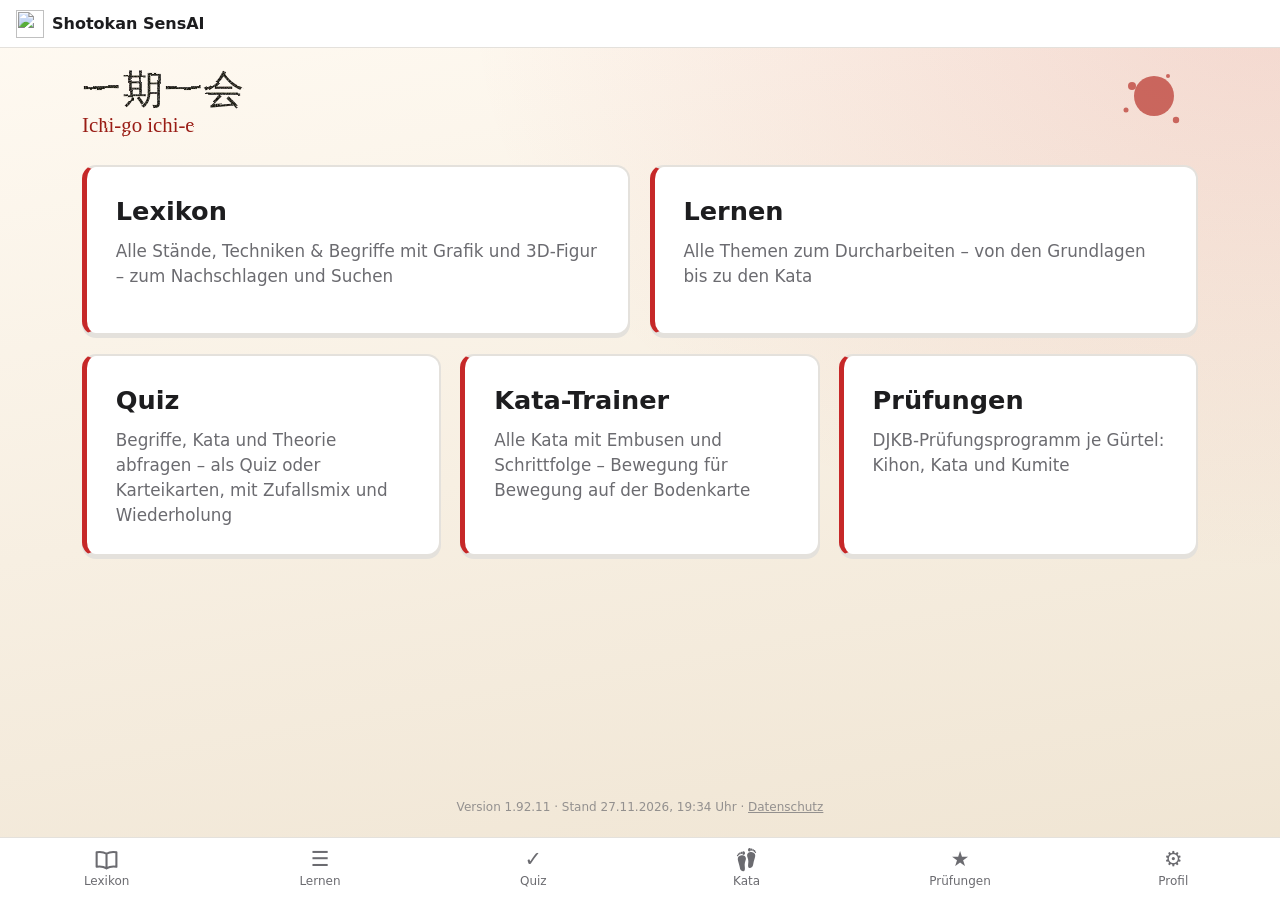
==== commit 33f9e5f9: "Mae-enpi nach Uraken und Yoko-geri nach dem Editor: Greifen fließend, Gewicht bleibt hinten, Schluss" ====
--- a/index.html
+++ b/index.html
@@ -9,41 +9,41 @@
   <meta http-equiv="Content-Security-Policy"
     content="default-src 'self'; img-src 'self' data: blob:; style-src 'self'; script-src 'self'; object-src 'none'; base-uri 'self'">
   <!-- Vorladen (erzeugt von tools/version.js) -->
-  <link rel="preload" href="js/core.js?v=1.92.10" as="script">
-  <link rel="preload" href="js/graphics.js?v=1.92.10" as="script">
-  <link rel="preload" href="js/graphics-tech.js?v=1.92.10" as="script">
-  <link rel="preload" href="js/graphics-ashi.js?v=1.92.10" as="script">
-  <link rel="preload" href="js/graphics-waffen.js?v=1.92.10" as="script">
-  <link rel="preload" href="js/figur3d.js?v=1.92.10" as="script">
-  <link rel="preload" href="js/figur-posen.js?v=1.92.10" as="script">
-  <link rel="preload" href="js/figur-app.js?v=1.92.10" as="script">
-  <link rel="preload" href="js/figur-editor.js?v=1.92.10" as="script">
-  <link rel="preload" href="data/grades.js?v=1.92.10" as="script">
-  <link rel="preload" href="data/glossary.js?v=1.92.10" as="script">
-  <link rel="preload" href="data/units-general.js?v=1.92.10" as="script">
-  <link rel="preload" href="data/questions-general.js?v=1.92.10" as="script">
-  <link rel="preload" href="data/kata-intro.js?v=1.92.10" as="script">
-  <link rel="preload" href="data/kata-heian.js?v=1.92.10" as="script">
-  <link rel="preload" href="data/kata-tekki.js?v=1.92.10" as="script">
-  <link rel="preload" href="data/kata-sentei.js?v=1.92.10" as="script">
-  <link rel="preload" href="data/kata-hangetsu.js?v=1.92.10" as="script">
-  <link rel="preload" href="data/legacy-ids.js?v=1.92.10" as="script">
-  <link rel="preload" href="js/kata-gen.js?v=1.92.10" as="script">
-  <link rel="preload" href="js/kata-ansage.js?v=1.92.10" as="script">
-  <link rel="preload" href="js/kata-figur.js?v=1.92.10" as="script">
-  <link rel="preload" href="js/srs.js?v=1.92.10" as="script">
-  <link rel="preload" href="js/quiz.js?v=1.92.10" as="script">
-  <link rel="preload" href="js/app.js?v=1.92.10" as="script">
+  <link rel="preload" href="js/core.js?v=1.92.11" as="script">
+  <link rel="preload" href="js/graphics.js?v=1.92.11" as="script">
+  <link rel="preload" href="js/graphics-tech.js?v=1.92.11" as="script">
+  <link rel="preload" href="js/graphics-ashi.js?v=1.92.11" as="script">
+  <link rel="preload" href="js/graphics-waffen.js?v=1.92.11" as="script">
+  <link rel="preload" href="js/figur3d.js?v=1.92.11" as="script">
+  <link rel="preload" href="js/figur-posen.js?v=1.92.11" as="script">
+  <link rel="preload" href="js/figur-app.js?v=1.92.11" as="script">
+  <link rel="preload" href="js/figur-editor.js?v=1.92.11" as="script">
+  <link rel="preload" href="data/grades.js?v=1.92.11" as="script">
+  <link rel="preload" href="data/glossary.js?v=1.92.11" as="script">
+  <link rel="preload" href="data/units-general.js?v=1.92.11" as="script">
+  <link rel="preload" href="data/questions-general.js?v=1.92.11" as="script">
+  <link rel="preload" href="data/kata-intro.js?v=1.92.11" as="script">
+  <link rel="preload" href="data/kata-heian.js?v=1.92.11" as="script">
+  <link rel="preload" href="data/kata-tekki.js?v=1.92.11" as="script">
+  <link rel="preload" href="data/kata-sentei.js?v=1.92.11" as="script">
+  <link rel="preload" href="data/kata-hangetsu.js?v=1.92.11" as="script">
+  <link rel="preload" href="data/legacy-ids.js?v=1.92.11" as="script">
+  <link rel="preload" href="js/kata-gen.js?v=1.92.11" as="script">
+  <link rel="preload" href="js/kata-ansage.js?v=1.92.11" as="script">
+  <link rel="preload" href="js/kata-figur.js?v=1.92.11" as="script">
+  <link rel="preload" href="js/srs.js?v=1.92.11" as="script">
+  <link rel="preload" href="js/quiz.js?v=1.92.11" as="script">
+  <link rel="preload" href="js/app.js?v=1.92.11" as="script">
   <!-- /Vorladen -->
   <title>Shotokan SensAI</title>
-  <link rel="icon" href="assets/icon.svg?v=1.92.10" type="image/svg+xml">
-  <link rel="stylesheet" href="css/style.css?v=1.92.10">
+  <link rel="icon" href="assets/icon.svg?v=1.92.11" type="image/svg+xml">
+  <link rel="stylesheet" href="css/style.css?v=1.92.11">
 </head>
 
 <body>
   <header class="topbar">
     <a href="#/" class="brand" aria-label="Startseite">
-      <img src="assets/icon.svg?v=1.92.10" alt="" width="28" height="28">
+      <img src="assets/icon.svg?v=1.92.11" alt="" width="28" height="28">
       <span>Shotokan SensAI</span>
     </a>
   </header>
@@ -63,7 +63,7 @@
       <a class="tile" href="#/ansage"><h3>Kata-Trainer</h3><p><span class="kurz">Alle Kata – Embusen und Schrittfolgen</span><span class="lang">Alle Kata mit Embusen und Schrittfolge – Bewegung für Bewegung auf der Bodenkarte</span></p></a>
       <a class="tile" href="#/exam"><h3>Prüfungen</h3><p><span class="kurz">DJKB-Prüfungsprogramm: Kihon, Kata, Kumite</span><span class="lang">DJKB-Prüfungsprogramm je Gürtel: Kihon, Kata und Kumite</span></p></a>
     </div>
-    <p class="version">Version 1.92.10 · Stand 27.11.2026, 19:14 Uhr · <a href="#/datenschutz">Datenschutz</a></p>
+    <p class="version">Version 1.92.11 · Stand 27.11.2026, 19:34 Uhr · <a href="#/datenschutz">Datenschutz</a></p>
   </main>
 
   <nav class="bottombar" aria-label="Hauptnavigation">
@@ -75,31 +75,31 @@
     <a href="#/stats" data-nav="stats"><span class="ico">&#9881;</span>Profil</a>
   </nav>
 
-  <script src="js/core.js?v=1.92.10"></script>
-  <script src="js/graphics.js?v=1.92.10"></script>
-  <script src="js/graphics-tech.js?v=1.92.10"></script>
-  <script src="js/graphics-ashi.js?v=1.92.10"></script>
-  <script src="js/graphics-waffen.js?v=1.92.10"></script>
-  <script src="js/figur3d.js?v=1.92.10"></script>
-  <script src="js/figur-posen.js?v=1.92.10"></script>
-  <script src="js/figur-app.js?v=1.92.10"></script>
-  <script src="js/figur-editor.js?v=1.92.10"></script>
-  <script src="data/grades.js?v=1.92.10"></script>
-  <script src="data/glossary.js?v=1.92.10"></script>
-  <script src="data/units-general.js?v=1.92.10"></script>
-  <script src="data/questions-general.js?v=1.92.10"></script>
-  <script src="data/kata-intro.js?v=1.92.10"></script>
-  <script src="data/kata-heian.js?v=1.92.10"></script>
-  <script src="data/kata-tekki.js?v=1.92.10"></script>
-  <script src="data/kata-sentei.js?v=1.92.10"></script>
-  <script src="data/kata-hangetsu.js?v=1.92.10"></script>
-  <script src="data/legacy-ids.js?v=1.92.10"></script>
-  <script src="js/kata-gen.js?v=1.92.10"></script>
-  <script src="js/kata-ansage.js?v=1.92.10"></script>
-  <script src="js/kata-figur.js?v=1.92.10"></script>
-  <script src="js/srs.js?v=1.92.10"></script>
-  <script src="js/quiz.js?v=1.92.10"></script>
-  <script src="js/app.js?v=1.92.10"></script>
+  <script src="js/core.js?v=1.92.11"></script>
+  <script src="js/graphics.js?v=1.92.11"></script>
+  <script src="js/graphics-tech.js?v=1.92.11"></script>
+  <script src="js/graphics-ashi.js?v=1.92.11"></script>
+  <script src="js/graphics-waffen.js?v=1.92.11"></script>
+  <script src="js/figur3d.js?v=1.92.11"></script>
+  <script src="js/figur-posen.js?v=1.92.11"></script>
+  <script src="js/figur-app.js?v=1.92.11"></script>
+  <script src="js/figur-editor.js?v=1.92.11"></script>
+  <script src="data/grades.js?v=1.92.11"></script>
+  <script src="data/glossary.js?v=1.92.11"></script>
+  <script src="data/units-general.js?v=1.92.11"></script>
+  <script src="data/questions-general.js?v=1.92.11"></script>
+  <script src="data/kata-intro.js?v=1.92.11"></script>
+  <script src="data/kata-heian.js?v=1.92.11"></script>
+  <script src="data/kata-tekki.js?v=1.92.11"></script>
+  <script src="data/kata-sentei.js?v=1.92.11"></script>
+  <script src="data/kata-hangetsu.js?v=1.92.11"></script>
+  <script src="data/legacy-ids.js?v=1.92.11"></script>
+  <script src="js/kata-gen.js?v=1.92.11"></script>
+  <script src="js/kata-ansage.js?v=1.92.11"></script>
+  <script src="js/kata-figur.js?v=1.92.11"></script>
+  <script src="js/srs.js?v=1.92.11"></script>
+  <script src="js/quiz.js?v=1.92.11"></script>
+  <script src="js/app.js?v=1.92.11"></script>
 </body>
 
 </html>
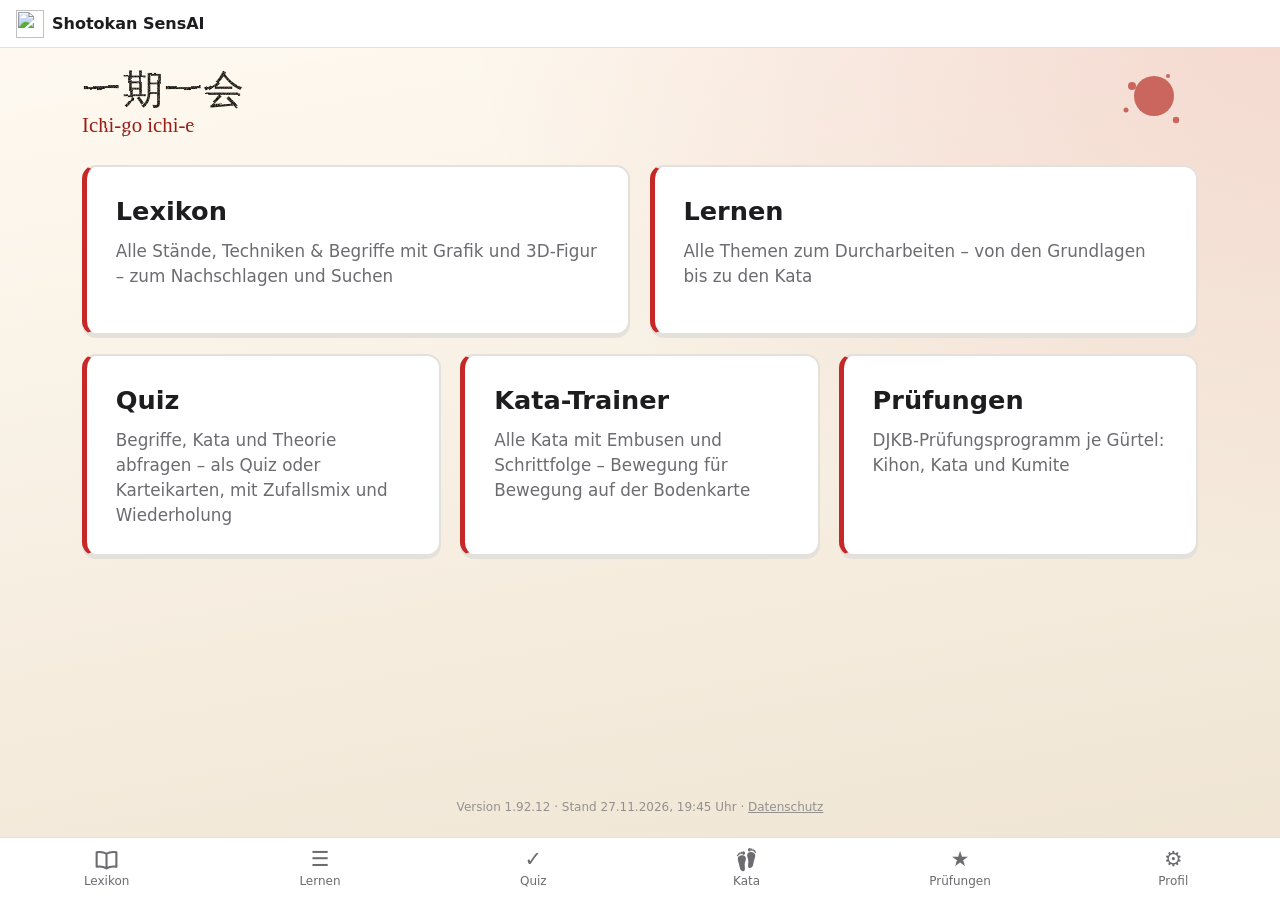
==== commit a58b9d31: "Tekki Shodan 1, 7, 21: Kreuzschritt mit Knien über den Füßen statt weit nach außen gekippt – kreuzen" ====
--- a/index.html
+++ b/index.html
@@ -9,41 +9,41 @@
   <meta http-equiv="Content-Security-Policy"
     content="default-src 'self'; img-src 'self' data: blob:; style-src 'self'; script-src 'self'; object-src 'none'; base-uri 'self'">
   <!-- Vorladen (erzeugt von tools/version.js) -->
-  <link rel="preload" href="js/core.js?v=1.92.11" as="script">
-  <link rel="preload" href="js/graphics.js?v=1.92.11" as="script">
-  <link rel="preload" href="js/graphics-tech.js?v=1.92.11" as="script">
-  <link rel="preload" href="js/graphics-ashi.js?v=1.92.11" as="script">
-  <link rel="preload" href="js/graphics-waffen.js?v=1.92.11" as="script">
-  <link rel="preload" href="js/figur3d.js?v=1.92.11" as="script">
-  <link rel="preload" href="js/figur-posen.js?v=1.92.11" as="script">
-  <link rel="preload" href="js/figur-app.js?v=1.92.11" as="script">
-  <link rel="preload" href="js/figur-editor.js?v=1.92.11" as="script">
-  <link rel="preload" href="data/grades.js?v=1.92.11" as="script">
-  <link rel="preload" href="data/glossary.js?v=1.92.11" as="script">
-  <link rel="preload" href="data/units-general.js?v=1.92.11" as="script">
-  <link rel="preload" href="data/questions-general.js?v=1.92.11" as="script">
-  <link rel="preload" href="data/kata-intro.js?v=1.92.11" as="script">
-  <link rel="preload" href="data/kata-heian.js?v=1.92.11" as="script">
-  <link rel="preload" href="data/kata-tekki.js?v=1.92.11" as="script">
-  <link rel="preload" href="data/kata-sentei.js?v=1.92.11" as="script">
-  <link rel="preload" href="data/kata-hangetsu.js?v=1.92.11" as="script">
-  <link rel="preload" href="data/legacy-ids.js?v=1.92.11" as="script">
-  <link rel="preload" href="js/kata-gen.js?v=1.92.11" as="script">
-  <link rel="preload" href="js/kata-ansage.js?v=1.92.11" as="script">
-  <link rel="preload" href="js/kata-figur.js?v=1.92.11" as="script">
-  <link rel="preload" href="js/srs.js?v=1.92.11" as="script">
-  <link rel="preload" href="js/quiz.js?v=1.92.11" as="script">
-  <link rel="preload" href="js/app.js?v=1.92.11" as="script">
+  <link rel="preload" href="js/core.js?v=1.92.12" as="script">
+  <link rel="preload" href="js/graphics.js?v=1.92.12" as="script">
+  <link rel="preload" href="js/graphics-tech.js?v=1.92.12" as="script">
+  <link rel="preload" href="js/graphics-ashi.js?v=1.92.12" as="script">
+  <link rel="preload" href="js/graphics-waffen.js?v=1.92.12" as="script">
+  <link rel="preload" href="js/figur3d.js?v=1.92.12" as="script">
+  <link rel="preload" href="js/figur-posen.js?v=1.92.12" as="script">
+  <link rel="preload" href="js/figur-app.js?v=1.92.12" as="script">
+  <link rel="preload" href="js/figur-editor.js?v=1.92.12" as="script">
+  <link rel="preload" href="data/grades.js?v=1.92.12" as="script">
+  <link rel="preload" href="data/glossary.js?v=1.92.12" as="script">
+  <link rel="preload" href="data/units-general.js?v=1.92.12" as="script">
+  <link rel="preload" href="data/questions-general.js?v=1.92.12" as="script">
+  <link rel="preload" href="data/kata-intro.js?v=1.92.12" as="script">
+  <link rel="preload" href="data/kata-heian.js?v=1.92.12" as="script">
+  <link rel="preload" href="data/kata-tekki.js?v=1.92.12" as="script">
+  <link rel="preload" href="data/kata-sentei.js?v=1.92.12" as="script">
+  <link rel="preload" href="data/kata-hangetsu.js?v=1.92.12" as="script">
+  <link rel="preload" href="data/legacy-ids.js?v=1.92.12" as="script">
+  <link rel="preload" href="js/kata-gen.js?v=1.92.12" as="script">
+  <link rel="preload" href="js/kata-ansage.js?v=1.92.12" as="script">
+  <link rel="preload" href="js/kata-figur.js?v=1.92.12" as="script">
+  <link rel="preload" href="js/srs.js?v=1.92.12" as="script">
+  <link rel="preload" href="js/quiz.js?v=1.92.12" as="script">
+  <link rel="preload" href="js/app.js?v=1.92.12" as="script">
   <!-- /Vorladen -->
   <title>Shotokan SensAI</title>
-  <link rel="icon" href="assets/icon.svg?v=1.92.11" type="image/svg+xml">
-  <link rel="stylesheet" href="css/style.css?v=1.92.11">
+  <link rel="icon" href="assets/icon.svg?v=1.92.12" type="image/svg+xml">
+  <link rel="stylesheet" href="css/style.css?v=1.92.12">
 </head>
 
 <body>
   <header class="topbar">
     <a href="#/" class="brand" aria-label="Startseite">
-      <img src="assets/icon.svg?v=1.92.11" alt="" width="28" height="28">
+      <img src="assets/icon.svg?v=1.92.12" alt="" width="28" height="28">
       <span>Shotokan SensAI</span>
     </a>
   </header>
@@ -63,7 +63,7 @@
       <a class="tile" href="#/ansage"><h3>Kata-Trainer</h3><p><span class="kurz">Alle Kata – Embusen und Schrittfolgen</span><span class="lang">Alle Kata mit Embusen und Schrittfolge – Bewegung für Bewegung auf der Bodenkarte</span></p></a>
       <a class="tile" href="#/exam"><h3>Prüfungen</h3><p><span class="kurz">DJKB-Prüfungsprogramm: Kihon, Kata, Kumite</span><span class="lang">DJKB-Prüfungsprogramm je Gürtel: Kihon, Kata und Kumite</span></p></a>
     </div>
-    <p class="version">Version 1.92.11 · Stand 27.11.2026, 19:34 Uhr · <a href="#/datenschutz">Datenschutz</a></p>
+    <p class="version">Version 1.92.12 · Stand 27.11.2026, 19:45 Uhr · <a href="#/datenschutz">Datenschutz</a></p>
   </main>
 
   <nav class="bottombar" aria-label="Hauptnavigation">
@@ -75,31 +75,31 @@
     <a href="#/stats" data-nav="stats"><span class="ico">&#9881;</span>Profil</a>
   </nav>
 
-  <script src="js/core.js?v=1.92.11"></script>
-  <script src="js/graphics.js?v=1.92.11"></script>
-  <script src="js/graphics-tech.js?v=1.92.11"></script>
-  <script src="js/graphics-ashi.js?v=1.92.11"></script>
-  <script src="js/graphics-waffen.js?v=1.92.11"></script>
-  <script src="js/figur3d.js?v=1.92.11"></script>
-  <script src="js/figur-posen.js?v=1.92.11"></script>
-  <script src="js/figur-app.js?v=1.92.11"></script>
-  <script src="js/figur-editor.js?v=1.92.11"></script>
-  <script src="data/grades.js?v=1.92.11"></script>
-  <script src="data/glossary.js?v=1.92.11"></script>
-  <script src="data/units-general.js?v=1.92.11"></script>
-  <script src="data/questions-general.js?v=1.92.11"></script>
-  <script src="data/kata-intro.js?v=1.92.11"></script>
-  <script src="data/kata-heian.js?v=1.92.11"></script>
-  <script src="data/kata-tekki.js?v=1.92.11"></script>
-  <script src="data/kata-sentei.js?v=1.92.11"></script>
-  <script src="data/kata-hangetsu.js?v=1.92.11"></script>
-  <script src="data/legacy-ids.js?v=1.92.11"></script>
-  <script src="js/kata-gen.js?v=1.92.11"></script>
-  <script src="js/kata-ansage.js?v=1.92.11"></script>
-  <script src="js/kata-figur.js?v=1.92.11"></script>
-  <script src="js/srs.js?v=1.92.11"></script>
-  <script src="js/quiz.js?v=1.92.11"></script>
-  <script src="js/app.js?v=1.92.11"></script>
+  <script src="js/core.js?v=1.92.12"></script>
+  <script src="js/graphics.js?v=1.92.12"></script>
+  <script src="js/graphics-tech.js?v=1.92.12"></script>
+  <script src="js/graphics-ashi.js?v=1.92.12"></script>
+  <script src="js/graphics-waffen.js?v=1.92.12"></script>
+  <script src="js/figur3d.js?v=1.92.12"></script>
+  <script src="js/figur-posen.js?v=1.92.12"></script>
+  <script src="js/figur-app.js?v=1.92.12"></script>
+  <script src="js/figur-editor.js?v=1.92.12"></script>
+  <script src="data/grades.js?v=1.92.12"></script>
+  <script src="data/glossary.js?v=1.92.12"></script>
+  <script src="data/units-general.js?v=1.92.12"></script>
+  <script src="data/questions-general.js?v=1.92.12"></script>
+  <script src="data/kata-intro.js?v=1.92.12"></script>
+  <script src="data/kata-heian.js?v=1.92.12"></script>
+  <script src="data/kata-tekki.js?v=1.92.12"></script>
+  <script src="data/kata-sentei.js?v=1.92.12"></script>
+  <script src="data/kata-hangetsu.js?v=1.92.12"></script>
+  <script src="data/legacy-ids.js?v=1.92.12"></script>
+  <script src="js/kata-gen.js?v=1.92.12"></script>
+  <script src="js/kata-ansage.js?v=1.92.12"></script>
+  <script src="js/kata-figur.js?v=1.92.12"></script>
+  <script src="js/srs.js?v=1.92.12"></script>
+  <script src="js/quiz.js?v=1.92.12"></script>
+  <script src="js/app.js?v=1.92.12"></script>
 </body>
 
 </html>
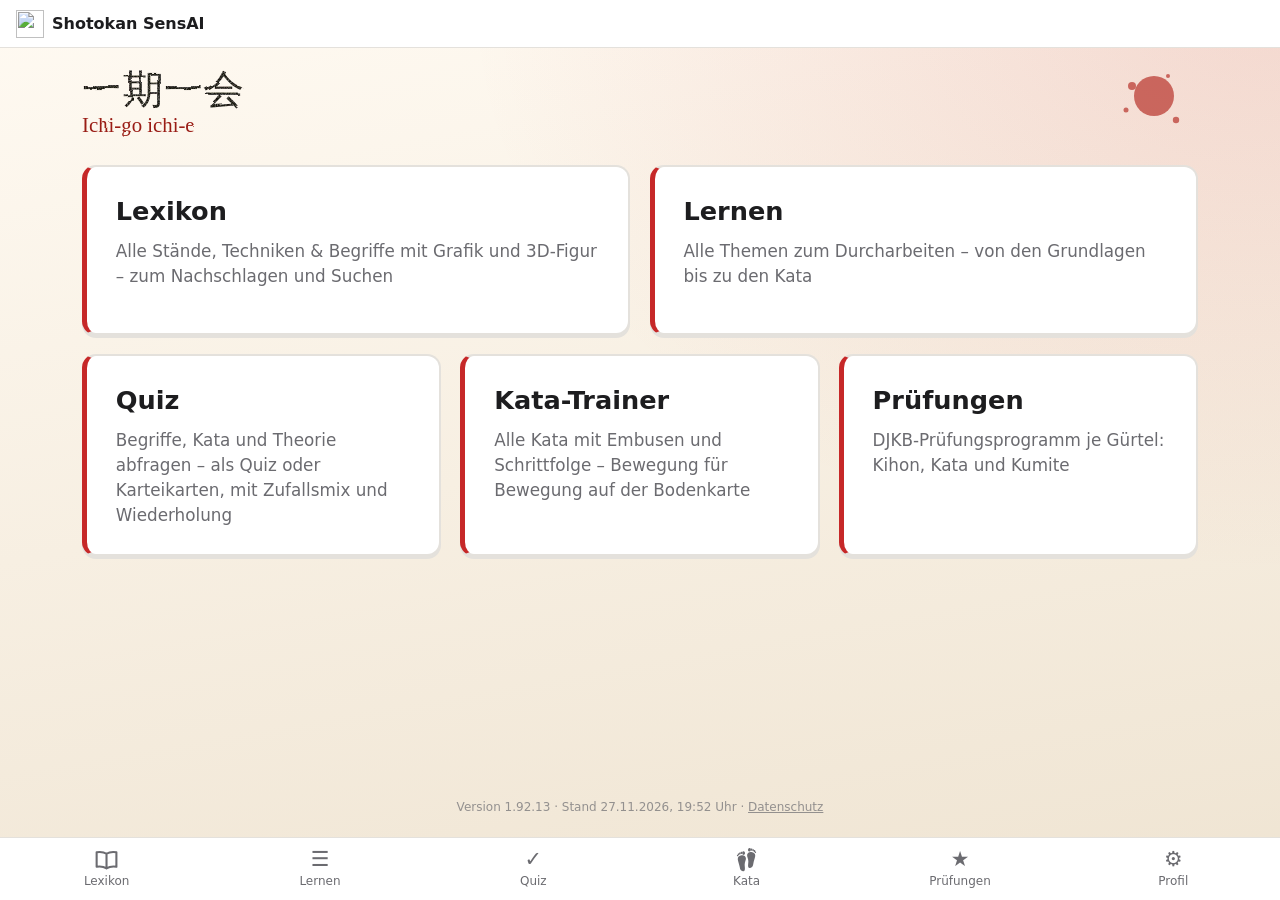
==== commit 2dd445c2: "Tekki Shodan 1, 7, 21: Kreuzschritt tief – erst Gewicht aufs Standbein mit Knie über dem Fuß, dann k" ====
--- a/index.html
+++ b/index.html
@@ -9,41 +9,41 @@
   <meta http-equiv="Content-Security-Policy"
     content="default-src 'self'; img-src 'self' data: blob:; style-src 'self'; script-src 'self'; object-src 'none'; base-uri 'self'">
   <!-- Vorladen (erzeugt von tools/version.js) -->
-  <link rel="preload" href="js/core.js?v=1.92.12" as="script">
-  <link rel="preload" href="js/graphics.js?v=1.92.12" as="script">
-  <link rel="preload" href="js/graphics-tech.js?v=1.92.12" as="script">
-  <link rel="preload" href="js/graphics-ashi.js?v=1.92.12" as="script">
-  <link rel="preload" href="js/graphics-waffen.js?v=1.92.12" as="script">
-  <link rel="preload" href="js/figur3d.js?v=1.92.12" as="script">
-  <link rel="preload" href="js/figur-posen.js?v=1.92.12" as="script">
-  <link rel="preload" href="js/figur-app.js?v=1.92.12" as="script">
-  <link rel="preload" href="js/figur-editor.js?v=1.92.12" as="script">
-  <link rel="preload" href="data/grades.js?v=1.92.12" as="script">
-  <link rel="preload" href="data/glossary.js?v=1.92.12" as="script">
-  <link rel="preload" href="data/units-general.js?v=1.92.12" as="script">
-  <link rel="preload" href="data/questions-general.js?v=1.92.12" as="script">
-  <link rel="preload" href="data/kata-intro.js?v=1.92.12" as="script">
-  <link rel="preload" href="data/kata-heian.js?v=1.92.12" as="script">
-  <link rel="preload" href="data/kata-tekki.js?v=1.92.12" as="script">
-  <link rel="preload" href="data/kata-sentei.js?v=1.92.12" as="script">
-  <link rel="preload" href="data/kata-hangetsu.js?v=1.92.12" as="script">
-  <link rel="preload" href="data/legacy-ids.js?v=1.92.12" as="script">
-  <link rel="preload" href="js/kata-gen.js?v=1.92.12" as="script">
-  <link rel="preload" href="js/kata-ansage.js?v=1.92.12" as="script">
-  <link rel="preload" href="js/kata-figur.js?v=1.92.12" as="script">
-  <link rel="preload" href="js/srs.js?v=1.92.12" as="script">
-  <link rel="preload" href="js/quiz.js?v=1.92.12" as="script">
-  <link rel="preload" href="js/app.js?v=1.92.12" as="script">
+  <link rel="preload" href="js/core.js?v=1.92.13" as="script">
+  <link rel="preload" href="js/graphics.js?v=1.92.13" as="script">
+  <link rel="preload" href="js/graphics-tech.js?v=1.92.13" as="script">
+  <link rel="preload" href="js/graphics-ashi.js?v=1.92.13" as="script">
+  <link rel="preload" href="js/graphics-waffen.js?v=1.92.13" as="script">
+  <link rel="preload" href="js/figur3d.js?v=1.92.13" as="script">
+  <link rel="preload" href="js/figur-posen.js?v=1.92.13" as="script">
+  <link rel="preload" href="js/figur-app.js?v=1.92.13" as="script">
+  <link rel="preload" href="js/figur-editor.js?v=1.92.13" as="script">
+  <link rel="preload" href="data/grades.js?v=1.92.13" as="script">
+  <link rel="preload" href="data/glossary.js?v=1.92.13" as="script">
+  <link rel="preload" href="data/units-general.js?v=1.92.13" as="script">
+  <link rel="preload" href="data/questions-general.js?v=1.92.13" as="script">
+  <link rel="preload" href="data/kata-intro.js?v=1.92.13" as="script">
+  <link rel="preload" href="data/kata-heian.js?v=1.92.13" as="script">
+  <link rel="preload" href="data/kata-tekki.js?v=1.92.13" as="script">
+  <link rel="preload" href="data/kata-sentei.js?v=1.92.13" as="script">
+  <link rel="preload" href="data/kata-hangetsu.js?v=1.92.13" as="script">
+  <link rel="preload" href="data/legacy-ids.js?v=1.92.13" as="script">
+  <link rel="preload" href="js/kata-gen.js?v=1.92.13" as="script">
+  <link rel="preload" href="js/kata-ansage.js?v=1.92.13" as="script">
+  <link rel="preload" href="js/kata-figur.js?v=1.92.13" as="script">
+  <link rel="preload" href="js/srs.js?v=1.92.13" as="script">
+  <link rel="preload" href="js/quiz.js?v=1.92.13" as="script">
+  <link rel="preload" href="js/app.js?v=1.92.13" as="script">
   <!-- /Vorladen -->
   <title>Shotokan SensAI</title>
-  <link rel="icon" href="assets/icon.svg?v=1.92.12" type="image/svg+xml">
-  <link rel="stylesheet" href="css/style.css?v=1.92.12">
+  <link rel="icon" href="assets/icon.svg?v=1.92.13" type="image/svg+xml">
+  <link rel="stylesheet" href="css/style.css?v=1.92.13">
 </head>
 
 <body>
   <header class="topbar">
     <a href="#/" class="brand" aria-label="Startseite">
-      <img src="assets/icon.svg?v=1.92.12" alt="" width="28" height="28">
+      <img src="assets/icon.svg?v=1.92.13" alt="" width="28" height="28">
       <span>Shotokan SensAI</span>
     </a>
   </header>
@@ -63,7 +63,7 @@
       <a class="tile" href="#/ansage"><h3>Kata-Trainer</h3><p><span class="kurz">Alle Kata – Embusen und Schrittfolgen</span><span class="lang">Alle Kata mit Embusen und Schrittfolge – Bewegung für Bewegung auf der Bodenkarte</span></p></a>
       <a class="tile" href="#/exam"><h3>Prüfungen</h3><p><span class="kurz">DJKB-Prüfungsprogramm: Kihon, Kata, Kumite</span><span class="lang">DJKB-Prüfungsprogramm je Gürtel: Kihon, Kata und Kumite</span></p></a>
     </div>
-    <p class="version">Version 1.92.12 · Stand 27.11.2026, 19:45 Uhr · <a href="#/datenschutz">Datenschutz</a></p>
+    <p class="version">Version 1.92.13 · Stand 27.11.2026, 19:52 Uhr · <a href="#/datenschutz">Datenschutz</a></p>
   </main>
 
   <nav class="bottombar" aria-label="Hauptnavigation">
@@ -75,31 +75,31 @@
     <a href="#/stats" data-nav="stats"><span class="ico">&#9881;</span>Profil</a>
   </nav>
 
-  <script src="js/core.js?v=1.92.12"></script>
-  <script src="js/graphics.js?v=1.92.12"></script>
-  <script src="js/graphics-tech.js?v=1.92.12"></script>
-  <script src="js/graphics-ashi.js?v=1.92.12"></script>
-  <script src="js/graphics-waffen.js?v=1.92.12"></script>
-  <script src="js/figur3d.js?v=1.92.12"></script>
-  <script src="js/figur-posen.js?v=1.92.12"></script>
-  <script src="js/figur-app.js?v=1.92.12"></script>
-  <script src="js/figur-editor.js?v=1.92.12"></script>
-  <script src="data/grades.js?v=1.92.12"></script>
-  <script src="data/glossary.js?v=1.92.12"></script>
-  <script src="data/units-general.js?v=1.92.12"></script>
-  <script src="data/questions-general.js?v=1.92.12"></script>
-  <script src="data/kata-intro.js?v=1.92.12"></script>
-  <script src="data/kata-heian.js?v=1.92.12"></script>
-  <script src="data/kata-tekki.js?v=1.92.12"></script>
-  <script src="data/kata-sentei.js?v=1.92.12"></script>
-  <script src="data/kata-hangetsu.js?v=1.92.12"></script>
-  <script src="data/legacy-ids.js?v=1.92.12"></script>
-  <script src="js/kata-gen.js?v=1.92.12"></script>
-  <script src="js/kata-ansage.js?v=1.92.12"></script>
-  <script src="js/kata-figur.js?v=1.92.12"></script>
-  <script src="js/srs.js?v=1.92.12"></script>
-  <script src="js/quiz.js?v=1.92.12"></script>
-  <script src="js/app.js?v=1.92.12"></script>
+  <script src="js/core.js?v=1.92.13"></script>
+  <script src="js/graphics.js?v=1.92.13"></script>
+  <script src="js/graphics-tech.js?v=1.92.13"></script>
+  <script src="js/graphics-ashi.js?v=1.92.13"></script>
+  <script src="js/graphics-waffen.js?v=1.92.13"></script>
+  <script src="js/figur3d.js?v=1.92.13"></script>
+  <script src="js/figur-posen.js?v=1.92.13"></script>
+  <script src="js/figur-app.js?v=1.92.13"></script>
+  <script src="js/figur-editor.js?v=1.92.13"></script>
+  <script src="data/grades.js?v=1.92.13"></script>
+  <script src="data/glossary.js?v=1.92.13"></script>
+  <script src="data/units-general.js?v=1.92.13"></script>
+  <script src="data/questions-general.js?v=1.92.13"></script>
+  <script src="data/kata-intro.js?v=1.92.13"></script>
+  <script src="data/kata-heian.js?v=1.92.13"></script>
+  <script src="data/kata-tekki.js?v=1.92.13"></script>
+  <script src="data/kata-sentei.js?v=1.92.13"></script>
+  <script src="data/kata-hangetsu.js?v=1.92.13"></script>
+  <script src="data/legacy-ids.js?v=1.92.13"></script>
+  <script src="js/kata-gen.js?v=1.92.13"></script>
+  <script src="js/kata-ansage.js?v=1.92.13"></script>
+  <script src="js/kata-figur.js?v=1.92.13"></script>
+  <script src="js/srs.js?v=1.92.13"></script>
+  <script src="js/quiz.js?v=1.92.13"></script>
+  <script src="js/app.js?v=1.92.13"></script>
 </body>
 
 </html>
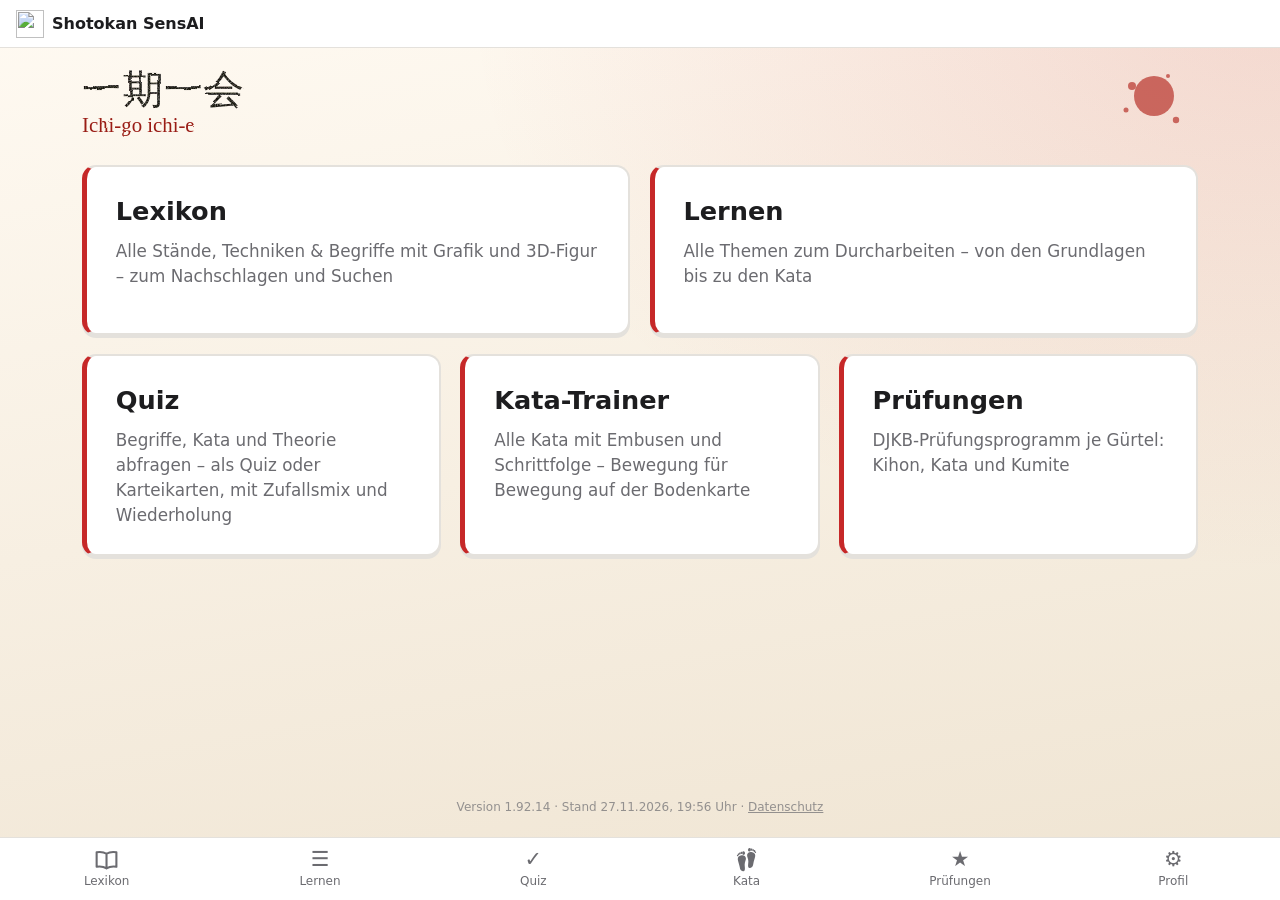
==== commit ba3def4b: "Tekki Shodan 7, 21: Knie fallen zu Beginn des Kreuzschritts nicht mehr nach innen – das Standknie dr" ====
--- a/index.html
+++ b/index.html
@@ -9,41 +9,41 @@
   <meta http-equiv="Content-Security-Policy"
     content="default-src 'self'; img-src 'self' data: blob:; style-src 'self'; script-src 'self'; object-src 'none'; base-uri 'self'">
   <!-- Vorladen (erzeugt von tools/version.js) -->
-  <link rel="preload" href="js/core.js?v=1.92.13" as="script">
-  <link rel="preload" href="js/graphics.js?v=1.92.13" as="script">
-  <link rel="preload" href="js/graphics-tech.js?v=1.92.13" as="script">
-  <link rel="preload" href="js/graphics-ashi.js?v=1.92.13" as="script">
-  <link rel="preload" href="js/graphics-waffen.js?v=1.92.13" as="script">
-  <link rel="preload" href="js/figur3d.js?v=1.92.13" as="script">
-  <link rel="preload" href="js/figur-posen.js?v=1.92.13" as="script">
-  <link rel="preload" href="js/figur-app.js?v=1.92.13" as="script">
-  <link rel="preload" href="js/figur-editor.js?v=1.92.13" as="script">
-  <link rel="preload" href="data/grades.js?v=1.92.13" as="script">
-  <link rel="preload" href="data/glossary.js?v=1.92.13" as="script">
-  <link rel="preload" href="data/units-general.js?v=1.92.13" as="script">
-  <link rel="preload" href="data/questions-general.js?v=1.92.13" as="script">
-  <link rel="preload" href="data/kata-intro.js?v=1.92.13" as="script">
-  <link rel="preload" href="data/kata-heian.js?v=1.92.13" as="script">
-  <link rel="preload" href="data/kata-tekki.js?v=1.92.13" as="script">
-  <link rel="preload" href="data/kata-sentei.js?v=1.92.13" as="script">
-  <link rel="preload" href="data/kata-hangetsu.js?v=1.92.13" as="script">
-  <link rel="preload" href="data/legacy-ids.js?v=1.92.13" as="script">
-  <link rel="preload" href="js/kata-gen.js?v=1.92.13" as="script">
-  <link rel="preload" href="js/kata-ansage.js?v=1.92.13" as="script">
-  <link rel="preload" href="js/kata-figur.js?v=1.92.13" as="script">
-  <link rel="preload" href="js/srs.js?v=1.92.13" as="script">
-  <link rel="preload" href="js/quiz.js?v=1.92.13" as="script">
-  <link rel="preload" href="js/app.js?v=1.92.13" as="script">
+  <link rel="preload" href="js/core.js?v=1.92.14" as="script">
+  <link rel="preload" href="js/graphics.js?v=1.92.14" as="script">
+  <link rel="preload" href="js/graphics-tech.js?v=1.92.14" as="script">
+  <link rel="preload" href="js/graphics-ashi.js?v=1.92.14" as="script">
+  <link rel="preload" href="js/graphics-waffen.js?v=1.92.14" as="script">
+  <link rel="preload" href="js/figur3d.js?v=1.92.14" as="script">
+  <link rel="preload" href="js/figur-posen.js?v=1.92.14" as="script">
+  <link rel="preload" href="js/figur-app.js?v=1.92.14" as="script">
+  <link rel="preload" href="js/figur-editor.js?v=1.92.14" as="script">
+  <link rel="preload" href="data/grades.js?v=1.92.14" as="script">
+  <link rel="preload" href="data/glossary.js?v=1.92.14" as="script">
+  <link rel="preload" href="data/units-general.js?v=1.92.14" as="script">
+  <link rel="preload" href="data/questions-general.js?v=1.92.14" as="script">
+  <link rel="preload" href="data/kata-intro.js?v=1.92.14" as="script">
+  <link rel="preload" href="data/kata-heian.js?v=1.92.14" as="script">
+  <link rel="preload" href="data/kata-tekki.js?v=1.92.14" as="script">
+  <link rel="preload" href="data/kata-sentei.js?v=1.92.14" as="script">
+  <link rel="preload" href="data/kata-hangetsu.js?v=1.92.14" as="script">
+  <link rel="preload" href="data/legacy-ids.js?v=1.92.14" as="script">
+  <link rel="preload" href="js/kata-gen.js?v=1.92.14" as="script">
+  <link rel="preload" href="js/kata-ansage.js?v=1.92.14" as="script">
+  <link rel="preload" href="js/kata-figur.js?v=1.92.14" as="script">
+  <link rel="preload" href="js/srs.js?v=1.92.14" as="script">
+  <link rel="preload" href="js/quiz.js?v=1.92.14" as="script">
+  <link rel="preload" href="js/app.js?v=1.92.14" as="script">
   <!-- /Vorladen -->
   <title>Shotokan SensAI</title>
-  <link rel="icon" href="assets/icon.svg?v=1.92.13" type="image/svg+xml">
-  <link rel="stylesheet" href="css/style.css?v=1.92.13">
+  <link rel="icon" href="assets/icon.svg?v=1.92.14" type="image/svg+xml">
+  <link rel="stylesheet" href="css/style.css?v=1.92.14">
 </head>
 
 <body>
   <header class="topbar">
     <a href="#/" class="brand" aria-label="Startseite">
-      <img src="assets/icon.svg?v=1.92.13" alt="" width="28" height="28">
+      <img src="assets/icon.svg?v=1.92.14" alt="" width="28" height="28">
       <span>Shotokan SensAI</span>
     </a>
   </header>
@@ -63,7 +63,7 @@
       <a class="tile" href="#/ansage"><h3>Kata-Trainer</h3><p><span class="kurz">Alle Kata – Embusen und Schrittfolgen</span><span class="lang">Alle Kata mit Embusen und Schrittfolge – Bewegung für Bewegung auf der Bodenkarte</span></p></a>
       <a class="tile" href="#/exam"><h3>Prüfungen</h3><p><span class="kurz">DJKB-Prüfungsprogramm: Kihon, Kata, Kumite</span><span class="lang">DJKB-Prüfungsprogramm je Gürtel: Kihon, Kata und Kumite</span></p></a>
     </div>
-    <p class="version">Version 1.92.13 · Stand 27.11.2026, 19:52 Uhr · <a href="#/datenschutz">Datenschutz</a></p>
+    <p class="version">Version 1.92.14 · Stand 27.11.2026, 19:56 Uhr · <a href="#/datenschutz">Datenschutz</a></p>
   </main>
 
   <nav class="bottombar" aria-label="Hauptnavigation">
@@ -75,31 +75,31 @@
     <a href="#/stats" data-nav="stats"><span class="ico">&#9881;</span>Profil</a>
   </nav>
 
-  <script src="js/core.js?v=1.92.13"></script>
-  <script src="js/graphics.js?v=1.92.13"></script>
-  <script src="js/graphics-tech.js?v=1.92.13"></script>
-  <script src="js/graphics-ashi.js?v=1.92.13"></script>
-  <script src="js/graphics-waffen.js?v=1.92.13"></script>
-  <script src="js/figur3d.js?v=1.92.13"></script>
-  <script src="js/figur-posen.js?v=1.92.13"></script>
-  <script src="js/figur-app.js?v=1.92.13"></script>
-  <script src="js/figur-editor.js?v=1.92.13"></script>
-  <script src="data/grades.js?v=1.92.13"></script>
-  <script src="data/glossary.js?v=1.92.13"></script>
-  <script src="data/units-general.js?v=1.92.13"></script>
-  <script src="data/questions-general.js?v=1.92.13"></script>
-  <script src="data/kata-intro.js?v=1.92.13"></script>
-  <script src="data/kata-heian.js?v=1.92.13"></script>
-  <script src="data/kata-tekki.js?v=1.92.13"></script>
-  <script src="data/kata-sentei.js?v=1.92.13"></script>
-  <script src="data/kata-hangetsu.js?v=1.92.13"></script>
-  <script src="data/legacy-ids.js?v=1.92.13"></script>
-  <script src="js/kata-gen.js?v=1.92.13"></script>
-  <script src="js/kata-ansage.js?v=1.92.13"></script>
-  <script src="js/kata-figur.js?v=1.92.13"></script>
-  <script src="js/srs.js?v=1.92.13"></script>
-  <script src="js/quiz.js?v=1.92.13"></script>
-  <script src="js/app.js?v=1.92.13"></script>
+  <script src="js/core.js?v=1.92.14"></script>
+  <script src="js/graphics.js?v=1.92.14"></script>
+  <script src="js/graphics-tech.js?v=1.92.14"></script>
+  <script src="js/graphics-ashi.js?v=1.92.14"></script>
+  <script src="js/graphics-waffen.js?v=1.92.14"></script>
+  <script src="js/figur3d.js?v=1.92.14"></script>
+  <script src="js/figur-posen.js?v=1.92.14"></script>
+  <script src="js/figur-app.js?v=1.92.14"></script>
+  <script src="js/figur-editor.js?v=1.92.14"></script>
+  <script src="data/grades.js?v=1.92.14"></script>
+  <script src="data/glossary.js?v=1.92.14"></script>
+  <script src="data/units-general.js?v=1.92.14"></script>
+  <script src="data/questions-general.js?v=1.92.14"></script>
+  <script src="data/kata-intro.js?v=1.92.14"></script>
+  <script src="data/kata-heian.js?v=1.92.14"></script>
+  <script src="data/kata-tekki.js?v=1.92.14"></script>
+  <script src="data/kata-sentei.js?v=1.92.14"></script>
+  <script src="data/kata-hangetsu.js?v=1.92.14"></script>
+  <script src="data/legacy-ids.js?v=1.92.14"></script>
+  <script src="js/kata-gen.js?v=1.92.14"></script>
+  <script src="js/kata-ansage.js?v=1.92.14"></script>
+  <script src="js/kata-figur.js?v=1.92.14"></script>
+  <script src="js/srs.js?v=1.92.14"></script>
+  <script src="js/quiz.js?v=1.92.14"></script>
+  <script src="js/app.js?v=1.92.14"></script>
 </body>
 
 </html>
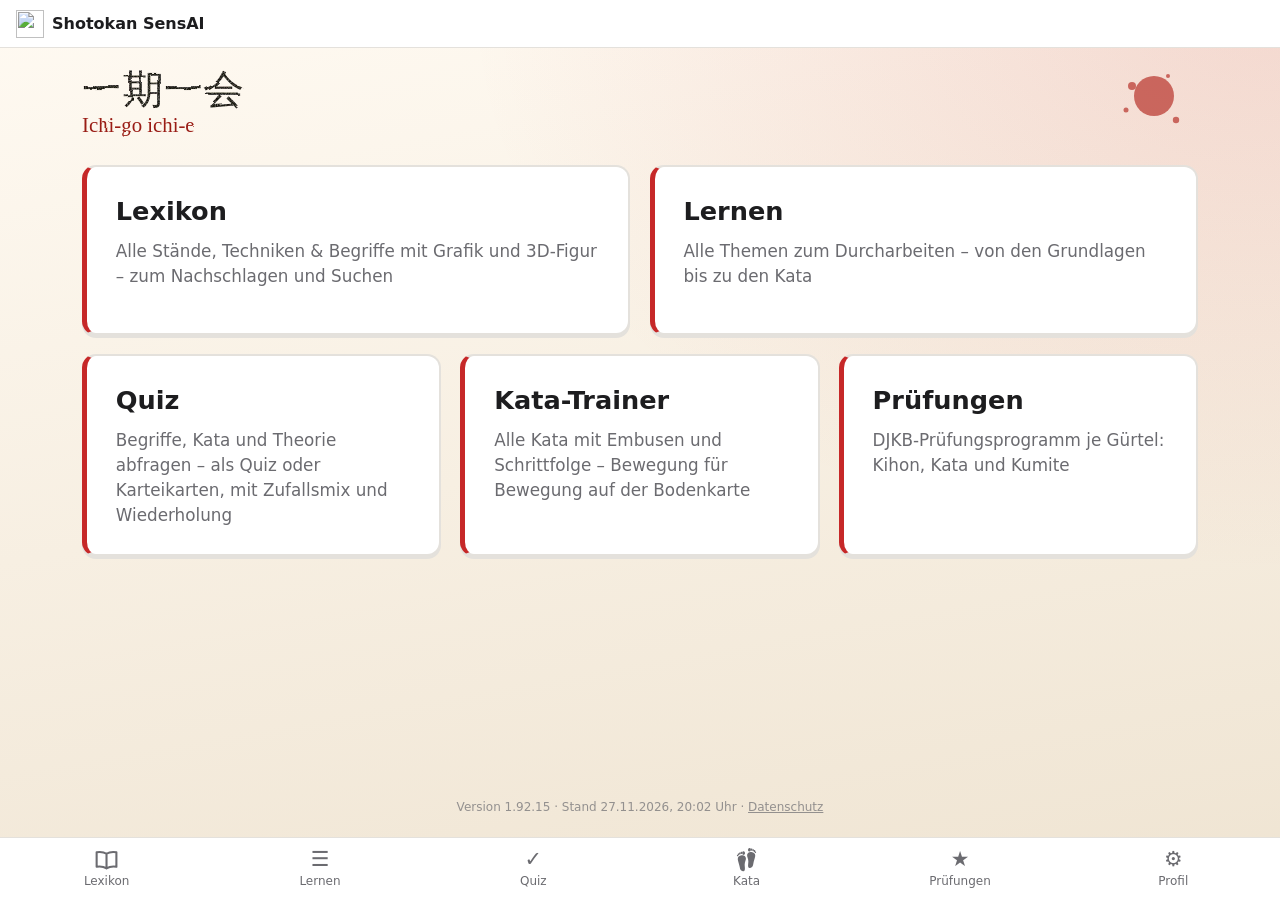
==== commit 11279a0b: "Tekki Shodan 1, 7, 21: Kreuzschritt wie ein Kosa-dachi nach vorn – Füße fast nebeneinander, Knie kre" ====
--- a/index.html
+++ b/index.html
@@ -9,41 +9,41 @@
   <meta http-equiv="Content-Security-Policy"
     content="default-src 'self'; img-src 'self' data: blob:; style-src 'self'; script-src 'self'; object-src 'none'; base-uri 'self'">
   <!-- Vorladen (erzeugt von tools/version.js) -->
-  <link rel="preload" href="js/core.js?v=1.92.14" as="script">
-  <link rel="preload" href="js/graphics.js?v=1.92.14" as="script">
-  <link rel="preload" href="js/graphics-tech.js?v=1.92.14" as="script">
-  <link rel="preload" href="js/graphics-ashi.js?v=1.92.14" as="script">
-  <link rel="preload" href="js/graphics-waffen.js?v=1.92.14" as="script">
-  <link rel="preload" href="js/figur3d.js?v=1.92.14" as="script">
-  <link rel="preload" href="js/figur-posen.js?v=1.92.14" as="script">
-  <link rel="preload" href="js/figur-app.js?v=1.92.14" as="script">
-  <link rel="preload" href="js/figur-editor.js?v=1.92.14" as="script">
-  <link rel="preload" href="data/grades.js?v=1.92.14" as="script">
-  <link rel="preload" href="data/glossary.js?v=1.92.14" as="script">
-  <link rel="preload" href="data/units-general.js?v=1.92.14" as="script">
-  <link rel="preload" href="data/questions-general.js?v=1.92.14" as="script">
-  <link rel="preload" href="data/kata-intro.js?v=1.92.14" as="script">
-  <link rel="preload" href="data/kata-heian.js?v=1.92.14" as="script">
-  <link rel="preload" href="data/kata-tekki.js?v=1.92.14" as="script">
-  <link rel="preload" href="data/kata-sentei.js?v=1.92.14" as="script">
-  <link rel="preload" href="data/kata-hangetsu.js?v=1.92.14" as="script">
-  <link rel="preload" href="data/legacy-ids.js?v=1.92.14" as="script">
-  <link rel="preload" href="js/kata-gen.js?v=1.92.14" as="script">
-  <link rel="preload" href="js/kata-ansage.js?v=1.92.14" as="script">
-  <link rel="preload" href="js/kata-figur.js?v=1.92.14" as="script">
-  <link rel="preload" href="js/srs.js?v=1.92.14" as="script">
-  <link rel="preload" href="js/quiz.js?v=1.92.14" as="script">
-  <link rel="preload" href="js/app.js?v=1.92.14" as="script">
+  <link rel="preload" href="js/core.js?v=1.92.15" as="script">
+  <link rel="preload" href="js/graphics.js?v=1.92.15" as="script">
+  <link rel="preload" href="js/graphics-tech.js?v=1.92.15" as="script">
+  <link rel="preload" href="js/graphics-ashi.js?v=1.92.15" as="script">
+  <link rel="preload" href="js/graphics-waffen.js?v=1.92.15" as="script">
+  <link rel="preload" href="js/figur3d.js?v=1.92.15" as="script">
+  <link rel="preload" href="js/figur-posen.js?v=1.92.15" as="script">
+  <link rel="preload" href="js/figur-app.js?v=1.92.15" as="script">
+  <link rel="preload" href="js/figur-editor.js?v=1.92.15" as="script">
+  <link rel="preload" href="data/grades.js?v=1.92.15" as="script">
+  <link rel="preload" href="data/glossary.js?v=1.92.15" as="script">
+  <link rel="preload" href="data/units-general.js?v=1.92.15" as="script">
+  <link rel="preload" href="data/questions-general.js?v=1.92.15" as="script">
+  <link rel="preload" href="data/kata-intro.js?v=1.92.15" as="script">
+  <link rel="preload" href="data/kata-heian.js?v=1.92.15" as="script">
+  <link rel="preload" href="data/kata-tekki.js?v=1.92.15" as="script">
+  <link rel="preload" href="data/kata-sentei.js?v=1.92.15" as="script">
+  <link rel="preload" href="data/kata-hangetsu.js?v=1.92.15" as="script">
+  <link rel="preload" href="data/legacy-ids.js?v=1.92.15" as="script">
+  <link rel="preload" href="js/kata-gen.js?v=1.92.15" as="script">
+  <link rel="preload" href="js/kata-ansage.js?v=1.92.15" as="script">
+  <link rel="preload" href="js/kata-figur.js?v=1.92.15" as="script">
+  <link rel="preload" href="js/srs.js?v=1.92.15" as="script">
+  <link rel="preload" href="js/quiz.js?v=1.92.15" as="script">
+  <link rel="preload" href="js/app.js?v=1.92.15" as="script">
   <!-- /Vorladen -->
   <title>Shotokan SensAI</title>
-  <link rel="icon" href="assets/icon.svg?v=1.92.14" type="image/svg+xml">
-  <link rel="stylesheet" href="css/style.css?v=1.92.14">
+  <link rel="icon" href="assets/icon.svg?v=1.92.15" type="image/svg+xml">
+  <link rel="stylesheet" href="css/style.css?v=1.92.15">
 </head>
 
 <body>
   <header class="topbar">
     <a href="#/" class="brand" aria-label="Startseite">
-      <img src="assets/icon.svg?v=1.92.14" alt="" width="28" height="28">
+      <img src="assets/icon.svg?v=1.92.15" alt="" width="28" height="28">
       <span>Shotokan SensAI</span>
     </a>
   </header>
@@ -63,7 +63,7 @@
       <a class="tile" href="#/ansage"><h3>Kata-Trainer</h3><p><span class="kurz">Alle Kata – Embusen und Schrittfolgen</span><span class="lang">Alle Kata mit Embusen und Schrittfolge – Bewegung für Bewegung auf der Bodenkarte</span></p></a>
       <a class="tile" href="#/exam"><h3>Prüfungen</h3><p><span class="kurz">DJKB-Prüfungsprogramm: Kihon, Kata, Kumite</span><span class="lang">DJKB-Prüfungsprogramm je Gürtel: Kihon, Kata und Kumite</span></p></a>
     </div>
-    <p class="version">Version 1.92.14 · Stand 27.11.2026, 19:56 Uhr · <a href="#/datenschutz">Datenschutz</a></p>
+    <p class="version">Version 1.92.15 · Stand 27.11.2026, 20:02 Uhr · <a href="#/datenschutz">Datenschutz</a></p>
   </main>
 
   <nav class="bottombar" aria-label="Hauptnavigation">
@@ -75,31 +75,31 @@
     <a href="#/stats" data-nav="stats"><span class="ico">&#9881;</span>Profil</a>
   </nav>
 
-  <script src="js/core.js?v=1.92.14"></script>
-  <script src="js/graphics.js?v=1.92.14"></script>
-  <script src="js/graphics-tech.js?v=1.92.14"></script>
-  <script src="js/graphics-ashi.js?v=1.92.14"></script>
-  <script src="js/graphics-waffen.js?v=1.92.14"></script>
-  <script src="js/figur3d.js?v=1.92.14"></script>
-  <script src="js/figur-posen.js?v=1.92.14"></script>
-  <script src="js/figur-app.js?v=1.92.14"></script>
-  <script src="js/figur-editor.js?v=1.92.14"></script>
-  <script src="data/grades.js?v=1.92.14"></script>
-  <script src="data/glossary.js?v=1.92.14"></script>
-  <script src="data/units-general.js?v=1.92.14"></script>
-  <script src="data/questions-general.js?v=1.92.14"></script>
-  <script src="data/kata-intro.js?v=1.92.14"></script>
-  <script src="data/kata-heian.js?v=1.92.14"></script>
-  <script src="data/kata-tekki.js?v=1.92.14"></script>
-  <script src="data/kata-sentei.js?v=1.92.14"></script>
-  <script src="data/kata-hangetsu.js?v=1.92.14"></script>
-  <script src="data/legacy-ids.js?v=1.92.14"></script>
-  <script src="js/kata-gen.js?v=1.92.14"></script>
-  <script src="js/kata-ansage.js?v=1.92.14"></script>
-  <script src="js/kata-figur.js?v=1.92.14"></script>
-  <script src="js/srs.js?v=1.92.14"></script>
-  <script src="js/quiz.js?v=1.92.14"></script>
-  <script src="js/app.js?v=1.92.14"></script>
+  <script src="js/core.js?v=1.92.15"></script>
+  <script src="js/graphics.js?v=1.92.15"></script>
+  <script src="js/graphics-tech.js?v=1.92.15"></script>
+  <script src="js/graphics-ashi.js?v=1.92.15"></script>
+  <script src="js/graphics-waffen.js?v=1.92.15"></script>
+  <script src="js/figur3d.js?v=1.92.15"></script>
+  <script src="js/figur-posen.js?v=1.92.15"></script>
+  <script src="js/figur-app.js?v=1.92.15"></script>
+  <script src="js/figur-editor.js?v=1.92.15"></script>
+  <script src="data/grades.js?v=1.92.15"></script>
+  <script src="data/glossary.js?v=1.92.15"></script>
+  <script src="data/units-general.js?v=1.92.15"></script>
+  <script src="data/questions-general.js?v=1.92.15"></script>
+  <script src="data/kata-intro.js?v=1.92.15"></script>
+  <script src="data/kata-heian.js?v=1.92.15"></script>
+  <script src="data/kata-tekki.js?v=1.92.15"></script>
+  <script src="data/kata-sentei.js?v=1.92.15"></script>
+  <script src="data/kata-hangetsu.js?v=1.92.15"></script>
+  <script src="data/legacy-ids.js?v=1.92.15"></script>
+  <script src="js/kata-gen.js?v=1.92.15"></script>
+  <script src="js/kata-ansage.js?v=1.92.15"></script>
+  <script src="js/kata-figur.js?v=1.92.15"></script>
+  <script src="js/srs.js?v=1.92.15"></script>
+  <script src="js/quiz.js?v=1.92.15"></script>
+  <script src="js/app.js?v=1.92.15"></script>
 </body>
 
 </html>
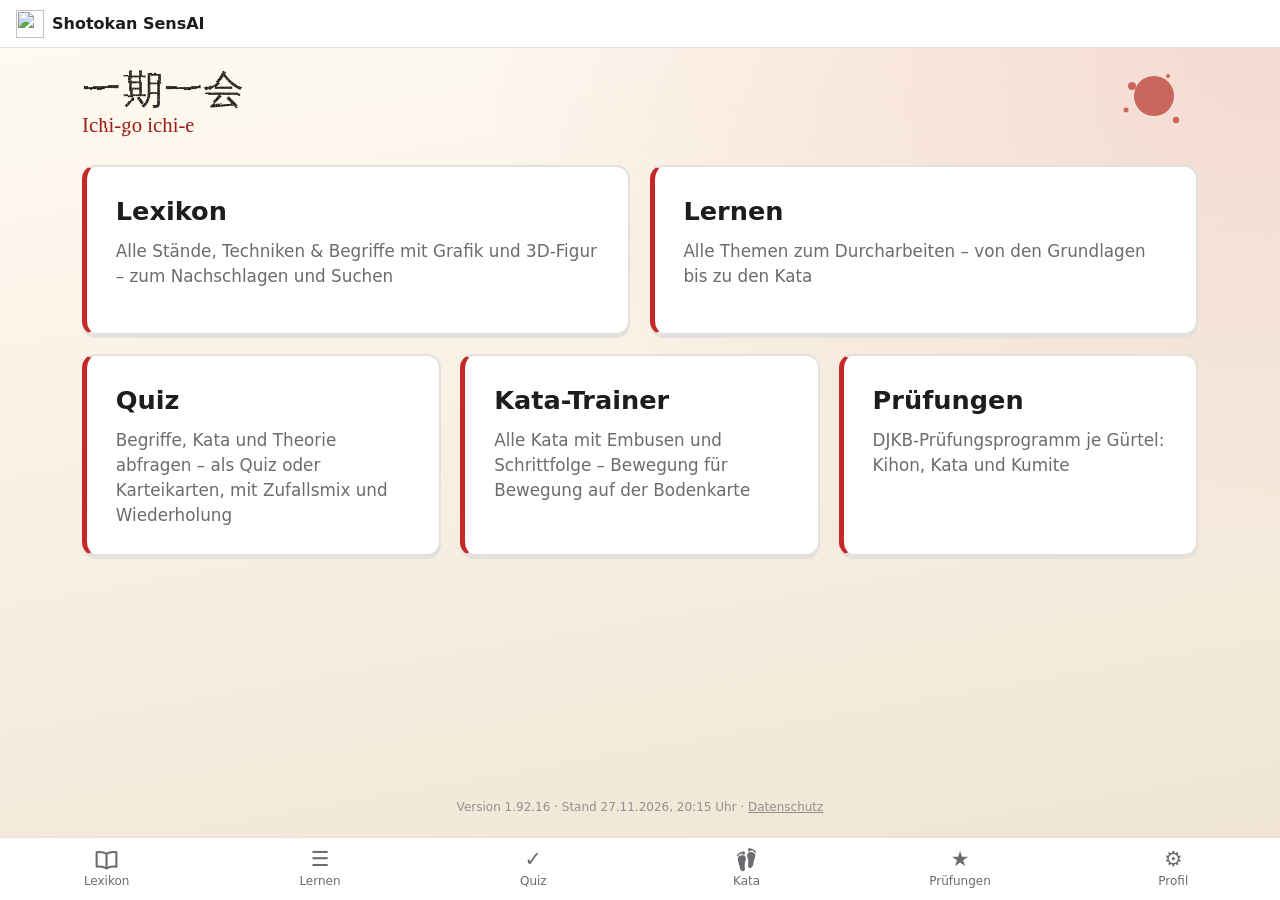
==== commit 7011072a: "Tekki Shodan 1, 7, 21: kreuzendes Knie nicht mehr nach außen gedrückt; das ziehende Bein beugt sich," ====
--- a/index.html
+++ b/index.html
@@ -9,41 +9,41 @@
   <meta http-equiv="Content-Security-Policy"
     content="default-src 'self'; img-src 'self' data: blob:; style-src 'self'; script-src 'self'; object-src 'none'; base-uri 'self'">
   <!-- Vorladen (erzeugt von tools/version.js) -->
-  <link rel="preload" href="js/core.js?v=1.92.15" as="script">
-  <link rel="preload" href="js/graphics.js?v=1.92.15" as="script">
-  <link rel="preload" href="js/graphics-tech.js?v=1.92.15" as="script">
-  <link rel="preload" href="js/graphics-ashi.js?v=1.92.15" as="script">
-  <link rel="preload" href="js/graphics-waffen.js?v=1.92.15" as="script">
-  <link rel="preload" href="js/figur3d.js?v=1.92.15" as="script">
-  <link rel="preload" href="js/figur-posen.js?v=1.92.15" as="script">
-  <link rel="preload" href="js/figur-app.js?v=1.92.15" as="script">
-  <link rel="preload" href="js/figur-editor.js?v=1.92.15" as="script">
-  <link rel="preload" href="data/grades.js?v=1.92.15" as="script">
-  <link rel="preload" href="data/glossary.js?v=1.92.15" as="script">
-  <link rel="preload" href="data/units-general.js?v=1.92.15" as="script">
-  <link rel="preload" href="data/questions-general.js?v=1.92.15" as="script">
-  <link rel="preload" href="data/kata-intro.js?v=1.92.15" as="script">
-  <link rel="preload" href="data/kata-heian.js?v=1.92.15" as="script">
-  <link rel="preload" href="data/kata-tekki.js?v=1.92.15" as="script">
-  <link rel="preload" href="data/kata-sentei.js?v=1.92.15" as="script">
-  <link rel="preload" href="data/kata-hangetsu.js?v=1.92.15" as="script">
-  <link rel="preload" href="data/legacy-ids.js?v=1.92.15" as="script">
-  <link rel="preload" href="js/kata-gen.js?v=1.92.15" as="script">
-  <link rel="preload" href="js/kata-ansage.js?v=1.92.15" as="script">
-  <link rel="preload" href="js/kata-figur.js?v=1.92.15" as="script">
-  <link rel="preload" href="js/srs.js?v=1.92.15" as="script">
-  <link rel="preload" href="js/quiz.js?v=1.92.15" as="script">
-  <link rel="preload" href="js/app.js?v=1.92.15" as="script">
+  <link rel="preload" href="js/core.js?v=1.92.16" as="script">
+  <link rel="preload" href="js/graphics.js?v=1.92.16" as="script">
+  <link rel="preload" href="js/graphics-tech.js?v=1.92.16" as="script">
+  <link rel="preload" href="js/graphics-ashi.js?v=1.92.16" as="script">
+  <link rel="preload" href="js/graphics-waffen.js?v=1.92.16" as="script">
+  <link rel="preload" href="js/figur3d.js?v=1.92.16" as="script">
+  <link rel="preload" href="js/figur-posen.js?v=1.92.16" as="script">
+  <link rel="preload" href="js/figur-app.js?v=1.92.16" as="script">
+  <link rel="preload" href="js/figur-editor.js?v=1.92.16" as="script">
+  <link rel="preload" href="data/grades.js?v=1.92.16" as="script">
+  <link rel="preload" href="data/glossary.js?v=1.92.16" as="script">
+  <link rel="preload" href="data/units-general.js?v=1.92.16" as="script">
+  <link rel="preload" href="data/questions-general.js?v=1.92.16" as="script">
+  <link rel="preload" href="data/kata-intro.js?v=1.92.16" as="script">
+  <link rel="preload" href="data/kata-heian.js?v=1.92.16" as="script">
+  <link rel="preload" href="data/kata-tekki.js?v=1.92.16" as="script">
+  <link rel="preload" href="data/kata-sentei.js?v=1.92.16" as="script">
+  <link rel="preload" href="data/kata-hangetsu.js?v=1.92.16" as="script">
+  <link rel="preload" href="data/legacy-ids.js?v=1.92.16" as="script">
+  <link rel="preload" href="js/kata-gen.js?v=1.92.16" as="script">
+  <link rel="preload" href="js/kata-ansage.js?v=1.92.16" as="script">
+  <link rel="preload" href="js/kata-figur.js?v=1.92.16" as="script">
+  <link rel="preload" href="js/srs.js?v=1.92.16" as="script">
+  <link rel="preload" href="js/quiz.js?v=1.92.16" as="script">
+  <link rel="preload" href="js/app.js?v=1.92.16" as="script">
   <!-- /Vorladen -->
   <title>Shotokan SensAI</title>
-  <link rel="icon" href="assets/icon.svg?v=1.92.15" type="image/svg+xml">
-  <link rel="stylesheet" href="css/style.css?v=1.92.15">
+  <link rel="icon" href="assets/icon.svg?v=1.92.16" type="image/svg+xml">
+  <link rel="stylesheet" href="css/style.css?v=1.92.16">
 </head>
 
 <body>
   <header class="topbar">
     <a href="#/" class="brand" aria-label="Startseite">
-      <img src="assets/icon.svg?v=1.92.15" alt="" width="28" height="28">
+      <img src="assets/icon.svg?v=1.92.16" alt="" width="28" height="28">
       <span>Shotokan SensAI</span>
     </a>
   </header>
@@ -63,7 +63,7 @@
       <a class="tile" href="#/ansage"><h3>Kata-Trainer</h3><p><span class="kurz">Alle Kata – Embusen und Schrittfolgen</span><span class="lang">Alle Kata mit Embusen und Schrittfolge – Bewegung für Bewegung auf der Bodenkarte</span></p></a>
       <a class="tile" href="#/exam"><h3>Prüfungen</h3><p><span class="kurz">DJKB-Prüfungsprogramm: Kihon, Kata, Kumite</span><span class="lang">DJKB-Prüfungsprogramm je Gürtel: Kihon, Kata und Kumite</span></p></a>
     </div>
-    <p class="version">Version 1.92.15 · Stand 27.11.2026, 20:02 Uhr · <a href="#/datenschutz">Datenschutz</a></p>
+    <p class="version">Version 1.92.16 · Stand 27.11.2026, 20:15 Uhr · <a href="#/datenschutz">Datenschutz</a></p>
   </main>
 
   <nav class="bottombar" aria-label="Hauptnavigation">
@@ -75,31 +75,31 @@
     <a href="#/stats" data-nav="stats"><span class="ico">&#9881;</span>Profil</a>
   </nav>
 
-  <script src="js/core.js?v=1.92.15"></script>
-  <script src="js/graphics.js?v=1.92.15"></script>
-  <script src="js/graphics-tech.js?v=1.92.15"></script>
-  <script src="js/graphics-ashi.js?v=1.92.15"></script>
-  <script src="js/graphics-waffen.js?v=1.92.15"></script>
-  <script src="js/figur3d.js?v=1.92.15"></script>
-  <script src="js/figur-posen.js?v=1.92.15"></script>
-  <script src="js/figur-app.js?v=1.92.15"></script>
-  <script src="js/figur-editor.js?v=1.92.15"></script>
-  <script src="data/grades.js?v=1.92.15"></script>
-  <script src="data/glossary.js?v=1.92.15"></script>
-  <script src="data/units-general.js?v=1.92.15"></script>
-  <script src="data/questions-general.js?v=1.92.15"></script>
-  <script src="data/kata-intro.js?v=1.92.15"></script>
-  <script src="data/kata-heian.js?v=1.92.15"></script>
-  <script src="data/kata-tekki.js?v=1.92.15"></script>
-  <script src="data/kata-sentei.js?v=1.92.15"></script>
-  <script src="data/kata-hangetsu.js?v=1.92.15"></script>
-  <script src="data/legacy-ids.js?v=1.92.15"></script>
-  <script src="js/kata-gen.js?v=1.92.15"></script>
-  <script src="js/kata-ansage.js?v=1.92.15"></script>
-  <script src="js/kata-figur.js?v=1.92.15"></script>
-  <script src="js/srs.js?v=1.92.15"></script>
-  <script src="js/quiz.js?v=1.92.15"></script>
-  <script src="js/app.js?v=1.92.15"></script>
+  <script src="js/core.js?v=1.92.16"></script>
+  <script src="js/graphics.js?v=1.92.16"></script>
+  <script src="js/graphics-tech.js?v=1.92.16"></script>
+  <script src="js/graphics-ashi.js?v=1.92.16"></script>
+  <script src="js/graphics-waffen.js?v=1.92.16"></script>
+  <script src="js/figur3d.js?v=1.92.16"></script>
+  <script src="js/figur-posen.js?v=1.92.16"></script>
+  <script src="js/figur-app.js?v=1.92.16"></script>
+  <script src="js/figur-editor.js?v=1.92.16"></script>
+  <script src="data/grades.js?v=1.92.16"></script>
+  <script src="data/glossary.js?v=1.92.16"></script>
+  <script src="data/units-general.js?v=1.92.16"></script>
+  <script src="data/questions-general.js?v=1.92.16"></script>
+  <script src="data/kata-intro.js?v=1.92.16"></script>
+  <script src="data/kata-heian.js?v=1.92.16"></script>
+  <script src="data/kata-tekki.js?v=1.92.16"></script>
+  <script src="data/kata-sentei.js?v=1.92.16"></script>
+  <script src="data/kata-hangetsu.js?v=1.92.16"></script>
+  <script src="data/legacy-ids.js?v=1.92.16"></script>
+  <script src="js/kata-gen.js?v=1.92.16"></script>
+  <script src="js/kata-ansage.js?v=1.92.16"></script>
+  <script src="js/kata-figur.js?v=1.92.16"></script>
+  <script src="js/srs.js?v=1.92.16"></script>
+  <script src="js/quiz.js?v=1.92.16"></script>
+  <script src="js/app.js?v=1.92.16"></script>
 </body>
 
 </html>
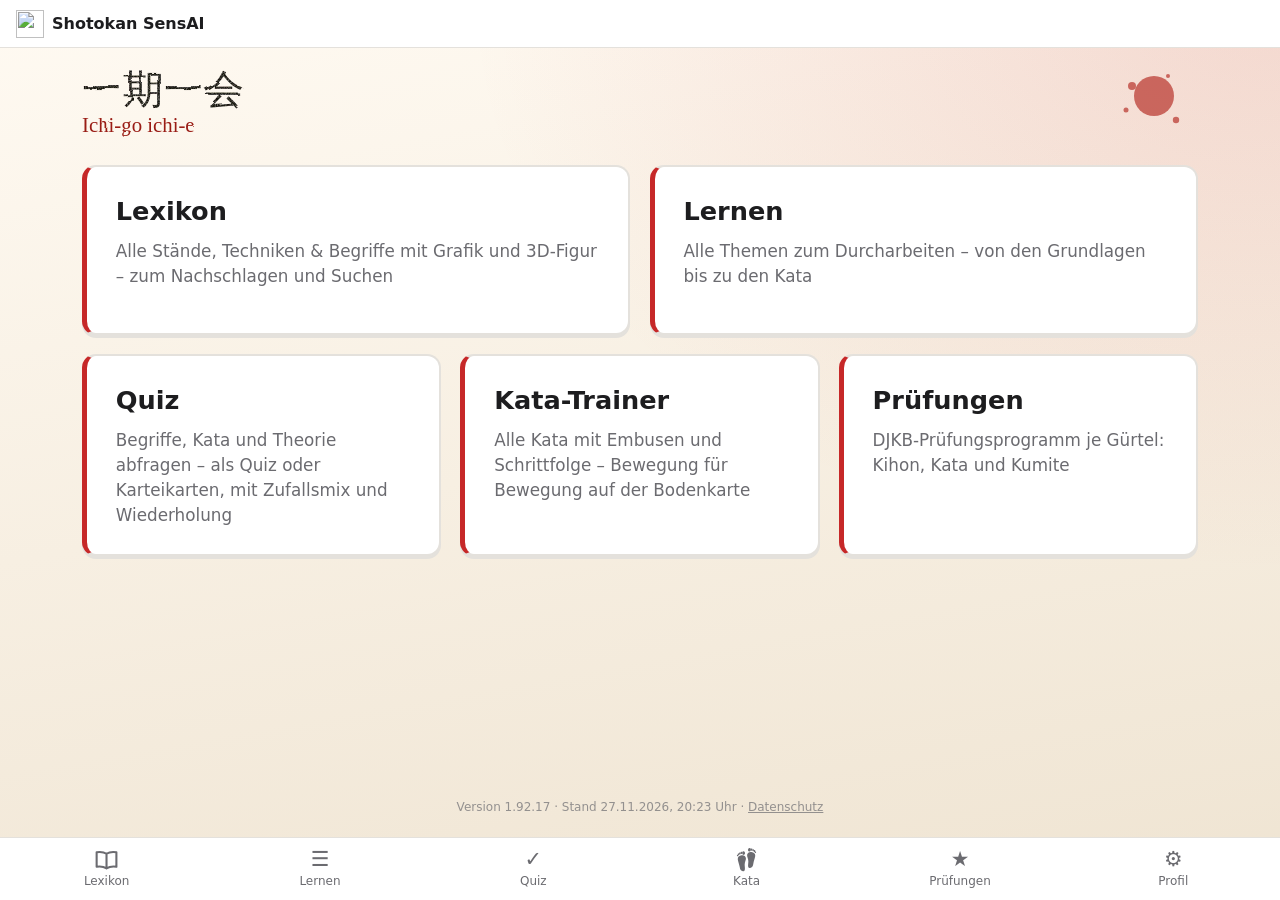
==== commit 934042b3: "Tekki Shodan 7, 21: rechtes Knie wird vor dem Kreuzschritt nicht mehr nach außen gedreht – beide Kni" ====
--- a/index.html
+++ b/index.html
@@ -9,41 +9,41 @@
   <meta http-equiv="Content-Security-Policy"
     content="default-src 'self'; img-src 'self' data: blob:; style-src 'self'; script-src 'self'; object-src 'none'; base-uri 'self'">
   <!-- Vorladen (erzeugt von tools/version.js) -->
-  <link rel="preload" href="js/core.js?v=1.92.16" as="script">
-  <link rel="preload" href="js/graphics.js?v=1.92.16" as="script">
-  <link rel="preload" href="js/graphics-tech.js?v=1.92.16" as="script">
-  <link rel="preload" href="js/graphics-ashi.js?v=1.92.16" as="script">
-  <link rel="preload" href="js/graphics-waffen.js?v=1.92.16" as="script">
-  <link rel="preload" href="js/figur3d.js?v=1.92.16" as="script">
-  <link rel="preload" href="js/figur-posen.js?v=1.92.16" as="script">
-  <link rel="preload" href="js/figur-app.js?v=1.92.16" as="script">
-  <link rel="preload" href="js/figur-editor.js?v=1.92.16" as="script">
-  <link rel="preload" href="data/grades.js?v=1.92.16" as="script">
-  <link rel="preload" href="data/glossary.js?v=1.92.16" as="script">
-  <link rel="preload" href="data/units-general.js?v=1.92.16" as="script">
-  <link rel="preload" href="data/questions-general.js?v=1.92.16" as="script">
-  <link rel="preload" href="data/kata-intro.js?v=1.92.16" as="script">
-  <link rel="preload" href="data/kata-heian.js?v=1.92.16" as="script">
-  <link rel="preload" href="data/kata-tekki.js?v=1.92.16" as="script">
-  <link rel="preload" href="data/kata-sentei.js?v=1.92.16" as="script">
-  <link rel="preload" href="data/kata-hangetsu.js?v=1.92.16" as="script">
-  <link rel="preload" href="data/legacy-ids.js?v=1.92.16" as="script">
-  <link rel="preload" href="js/kata-gen.js?v=1.92.16" as="script">
-  <link rel="preload" href="js/kata-ansage.js?v=1.92.16" as="script">
-  <link rel="preload" href="js/kata-figur.js?v=1.92.16" as="script">
-  <link rel="preload" href="js/srs.js?v=1.92.16" as="script">
-  <link rel="preload" href="js/quiz.js?v=1.92.16" as="script">
-  <link rel="preload" href="js/app.js?v=1.92.16" as="script">
+  <link rel="preload" href="js/core.js?v=1.92.17" as="script">
+  <link rel="preload" href="js/graphics.js?v=1.92.17" as="script">
+  <link rel="preload" href="js/graphics-tech.js?v=1.92.17" as="script">
+  <link rel="preload" href="js/graphics-ashi.js?v=1.92.17" as="script">
+  <link rel="preload" href="js/graphics-waffen.js?v=1.92.17" as="script">
+  <link rel="preload" href="js/figur3d.js?v=1.92.17" as="script">
+  <link rel="preload" href="js/figur-posen.js?v=1.92.17" as="script">
+  <link rel="preload" href="js/figur-app.js?v=1.92.17" as="script">
+  <link rel="preload" href="js/figur-editor.js?v=1.92.17" as="script">
+  <link rel="preload" href="data/grades.js?v=1.92.17" as="script">
+  <link rel="preload" href="data/glossary.js?v=1.92.17" as="script">
+  <link rel="preload" href="data/units-general.js?v=1.92.17" as="script">
+  <link rel="preload" href="data/questions-general.js?v=1.92.17" as="script">
+  <link rel="preload" href="data/kata-intro.js?v=1.92.17" as="script">
+  <link rel="preload" href="data/kata-heian.js?v=1.92.17" as="script">
+  <link rel="preload" href="data/kata-tekki.js?v=1.92.17" as="script">
+  <link rel="preload" href="data/kata-sentei.js?v=1.92.17" as="script">
+  <link rel="preload" href="data/kata-hangetsu.js?v=1.92.17" as="script">
+  <link rel="preload" href="data/legacy-ids.js?v=1.92.17" as="script">
+  <link rel="preload" href="js/kata-gen.js?v=1.92.17" as="script">
+  <link rel="preload" href="js/kata-ansage.js?v=1.92.17" as="script">
+  <link rel="preload" href="js/kata-figur.js?v=1.92.17" as="script">
+  <link rel="preload" href="js/srs.js?v=1.92.17" as="script">
+  <link rel="preload" href="js/quiz.js?v=1.92.17" as="script">
+  <link rel="preload" href="js/app.js?v=1.92.17" as="script">
   <!-- /Vorladen -->
   <title>Shotokan SensAI</title>
-  <link rel="icon" href="assets/icon.svg?v=1.92.16" type="image/svg+xml">
-  <link rel="stylesheet" href="css/style.css?v=1.92.16">
+  <link rel="icon" href="assets/icon.svg?v=1.92.17" type="image/svg+xml">
+  <link rel="stylesheet" href="css/style.css?v=1.92.17">
 </head>
 
 <body>
   <header class="topbar">
     <a href="#/" class="brand" aria-label="Startseite">
-      <img src="assets/icon.svg?v=1.92.16" alt="" width="28" height="28">
+      <img src="assets/icon.svg?v=1.92.17" alt="" width="28" height="28">
       <span>Shotokan SensAI</span>
     </a>
   </header>
@@ -63,7 +63,7 @@
       <a class="tile" href="#/ansage"><h3>Kata-Trainer</h3><p><span class="kurz">Alle Kata – Embusen und Schrittfolgen</span><span class="lang">Alle Kata mit Embusen und Schrittfolge – Bewegung für Bewegung auf der Bodenkarte</span></p></a>
       <a class="tile" href="#/exam"><h3>Prüfungen</h3><p><span class="kurz">DJKB-Prüfungsprogramm: Kihon, Kata, Kumite</span><span class="lang">DJKB-Prüfungsprogramm je Gürtel: Kihon, Kata und Kumite</span></p></a>
     </div>
-    <p class="version">Version 1.92.16 · Stand 27.11.2026, 20:15 Uhr · <a href="#/datenschutz">Datenschutz</a></p>
+    <p class="version">Version 1.92.17 · Stand 27.11.2026, 20:23 Uhr · <a href="#/datenschutz">Datenschutz</a></p>
   </main>
 
   <nav class="bottombar" aria-label="Hauptnavigation">
@@ -75,31 +75,31 @@
     <a href="#/stats" data-nav="stats"><span class="ico">&#9881;</span>Profil</a>
   </nav>
 
-  <script src="js/core.js?v=1.92.16"></script>
-  <script src="js/graphics.js?v=1.92.16"></script>
-  <script src="js/graphics-tech.js?v=1.92.16"></script>
-  <script src="js/graphics-ashi.js?v=1.92.16"></script>
-  <script src="js/graphics-waffen.js?v=1.92.16"></script>
-  <script src="js/figur3d.js?v=1.92.16"></script>
-  <script src="js/figur-posen.js?v=1.92.16"></script>
-  <script src="js/figur-app.js?v=1.92.16"></script>
-  <script src="js/figur-editor.js?v=1.92.16"></script>
-  <script src="data/grades.js?v=1.92.16"></script>
-  <script src="data/glossary.js?v=1.92.16"></script>
-  <script src="data/units-general.js?v=1.92.16"></script>
-  <script src="data/questions-general.js?v=1.92.16"></script>
-  <script src="data/kata-intro.js?v=1.92.16"></script>
-  <script src="data/kata-heian.js?v=1.92.16"></script>
-  <script src="data/kata-tekki.js?v=1.92.16"></script>
-  <script src="data/kata-sentei.js?v=1.92.16"></script>
-  <script src="data/kata-hangetsu.js?v=1.92.16"></script>
-  <script src="data/legacy-ids.js?v=1.92.16"></script>
-  <script src="js/kata-gen.js?v=1.92.16"></script>
-  <script src="js/kata-ansage.js?v=1.92.16"></script>
-  <script src="js/kata-figur.js?v=1.92.16"></script>
-  <script src="js/srs.js?v=1.92.16"></script>
-  <script src="js/quiz.js?v=1.92.16"></script>
-  <script src="js/app.js?v=1.92.16"></script>
+  <script src="js/core.js?v=1.92.17"></script>
+  <script src="js/graphics.js?v=1.92.17"></script>
+  <script src="js/graphics-tech.js?v=1.92.17"></script>
+  <script src="js/graphics-ashi.js?v=1.92.17"></script>
+  <script src="js/graphics-waffen.js?v=1.92.17"></script>
+  <script src="js/figur3d.js?v=1.92.17"></script>
+  <script src="js/figur-posen.js?v=1.92.17"></script>
+  <script src="js/figur-app.js?v=1.92.17"></script>
+  <script src="js/figur-editor.js?v=1.92.17"></script>
+  <script src="data/grades.js?v=1.92.17"></script>
+  <script src="data/glossary.js?v=1.92.17"></script>
+  <script src="data/units-general.js?v=1.92.17"></script>
+  <script src="data/questions-general.js?v=1.92.17"></script>
+  <script src="data/kata-intro.js?v=1.92.17"></script>
+  <script src="data/kata-heian.js?v=1.92.17"></script>
+  <script src="data/kata-tekki.js?v=1.92.17"></script>
+  <script src="data/kata-sentei.js?v=1.92.17"></script>
+  <script src="data/kata-hangetsu.js?v=1.92.17"></script>
+  <script src="data/legacy-ids.js?v=1.92.17"></script>
+  <script src="js/kata-gen.js?v=1.92.17"></script>
+  <script src="js/kata-ansage.js?v=1.92.17"></script>
+  <script src="js/kata-figur.js?v=1.92.17"></script>
+  <script src="js/srs.js?v=1.92.17"></script>
+  <script src="js/quiz.js?v=1.92.17"></script>
+  <script src="js/app.js?v=1.92.17"></script>
 </body>
 
 </html>
